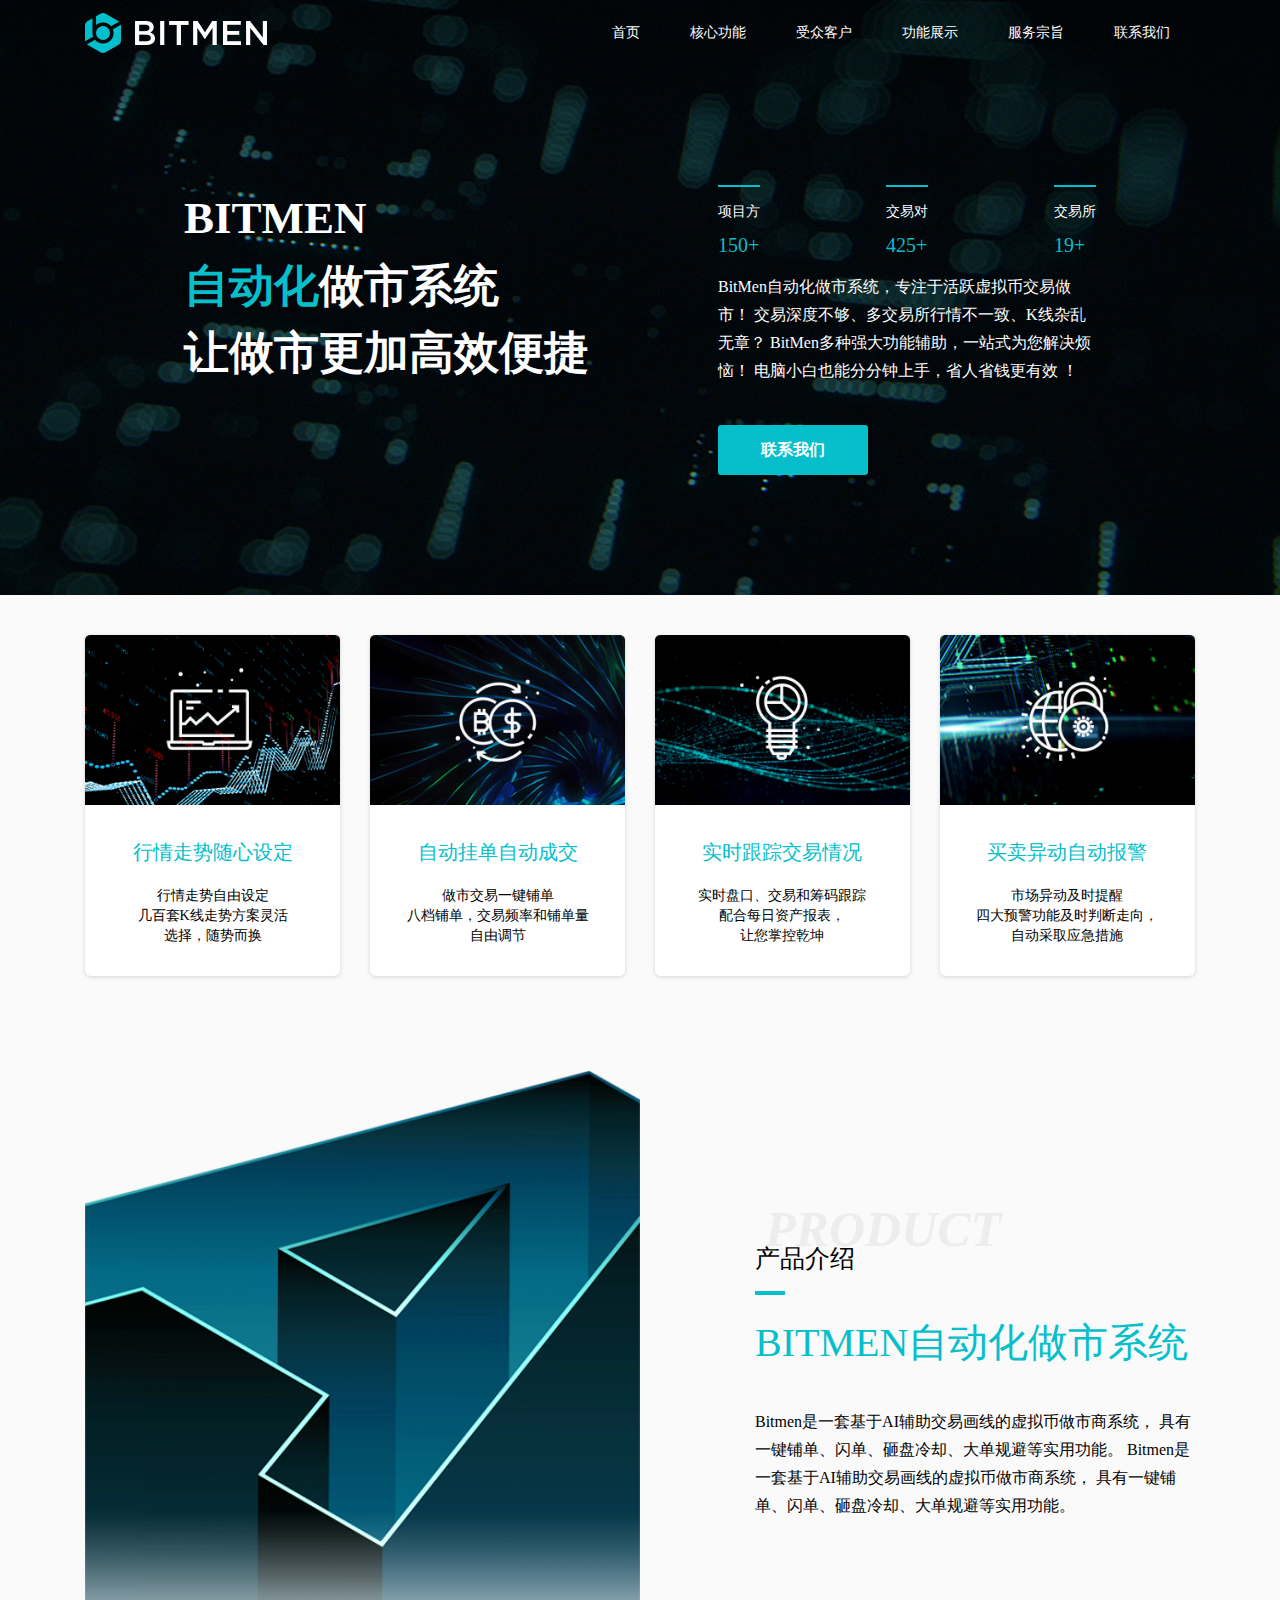
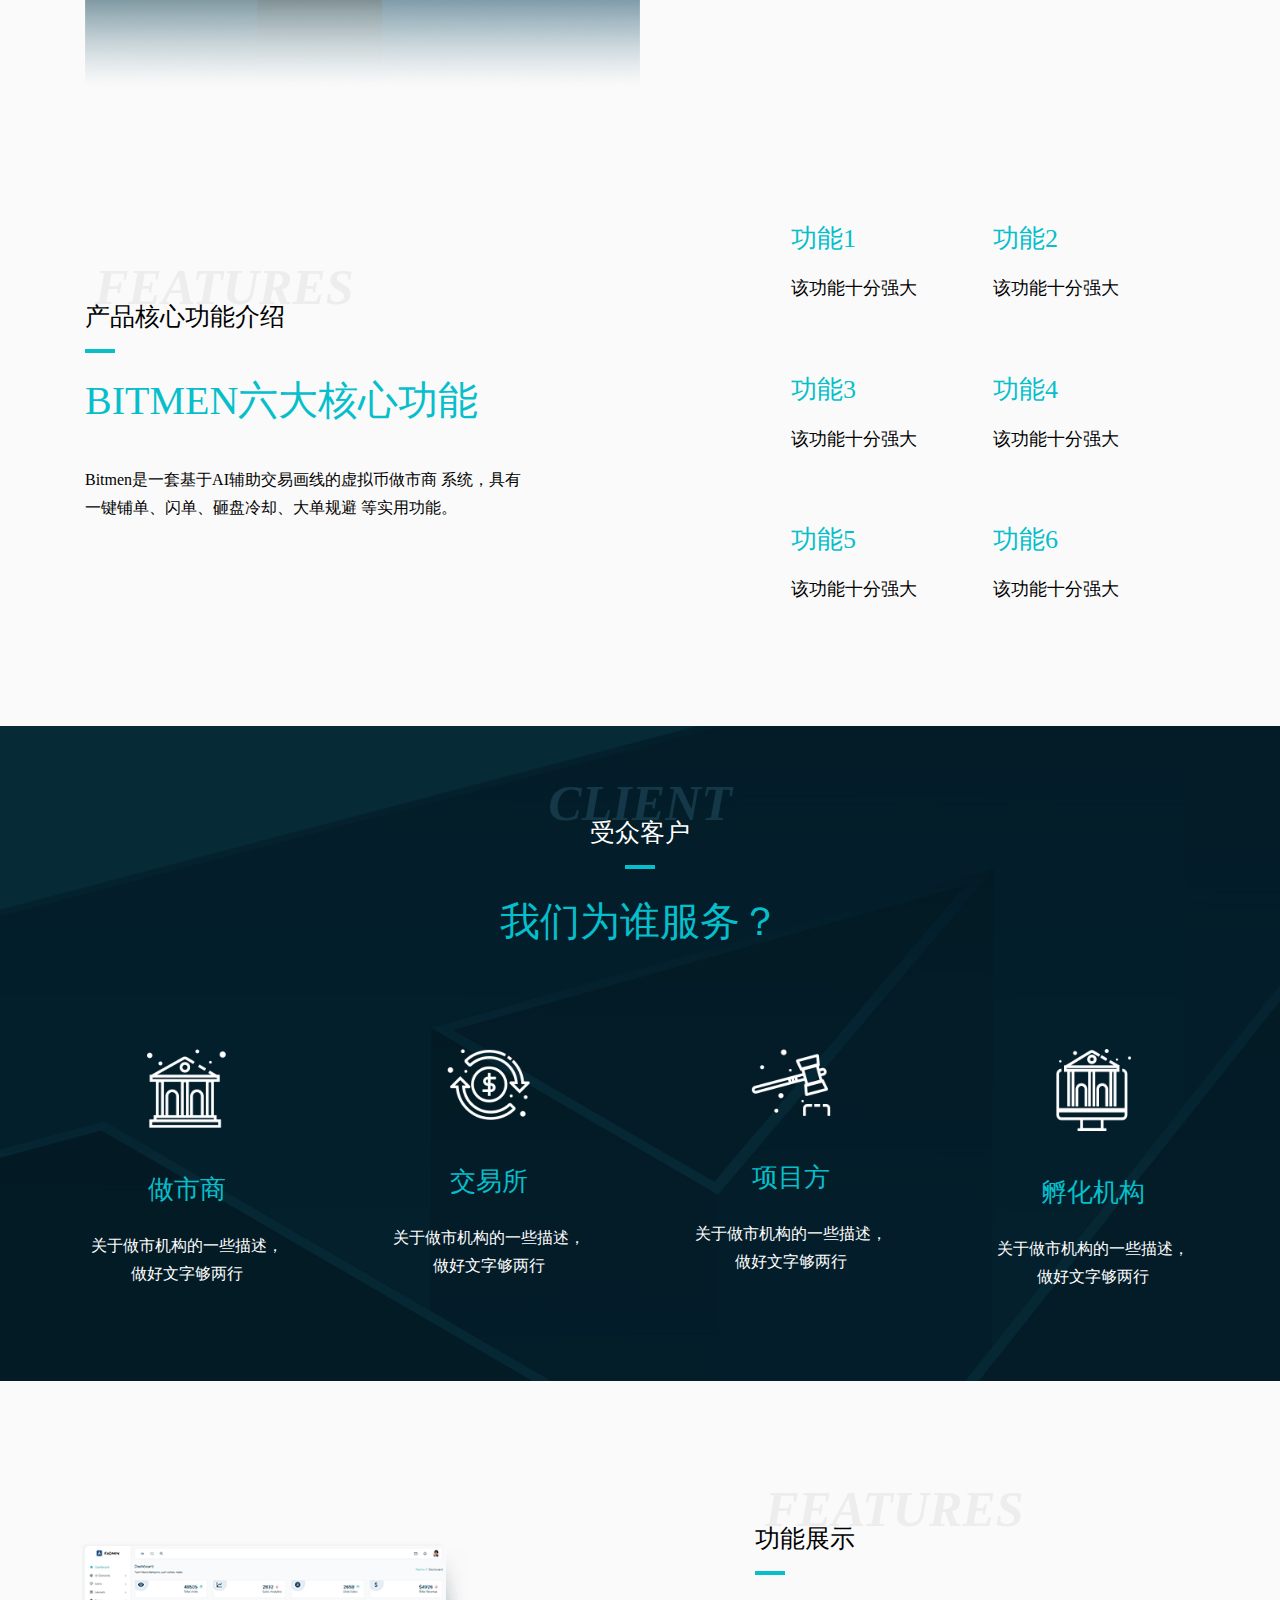
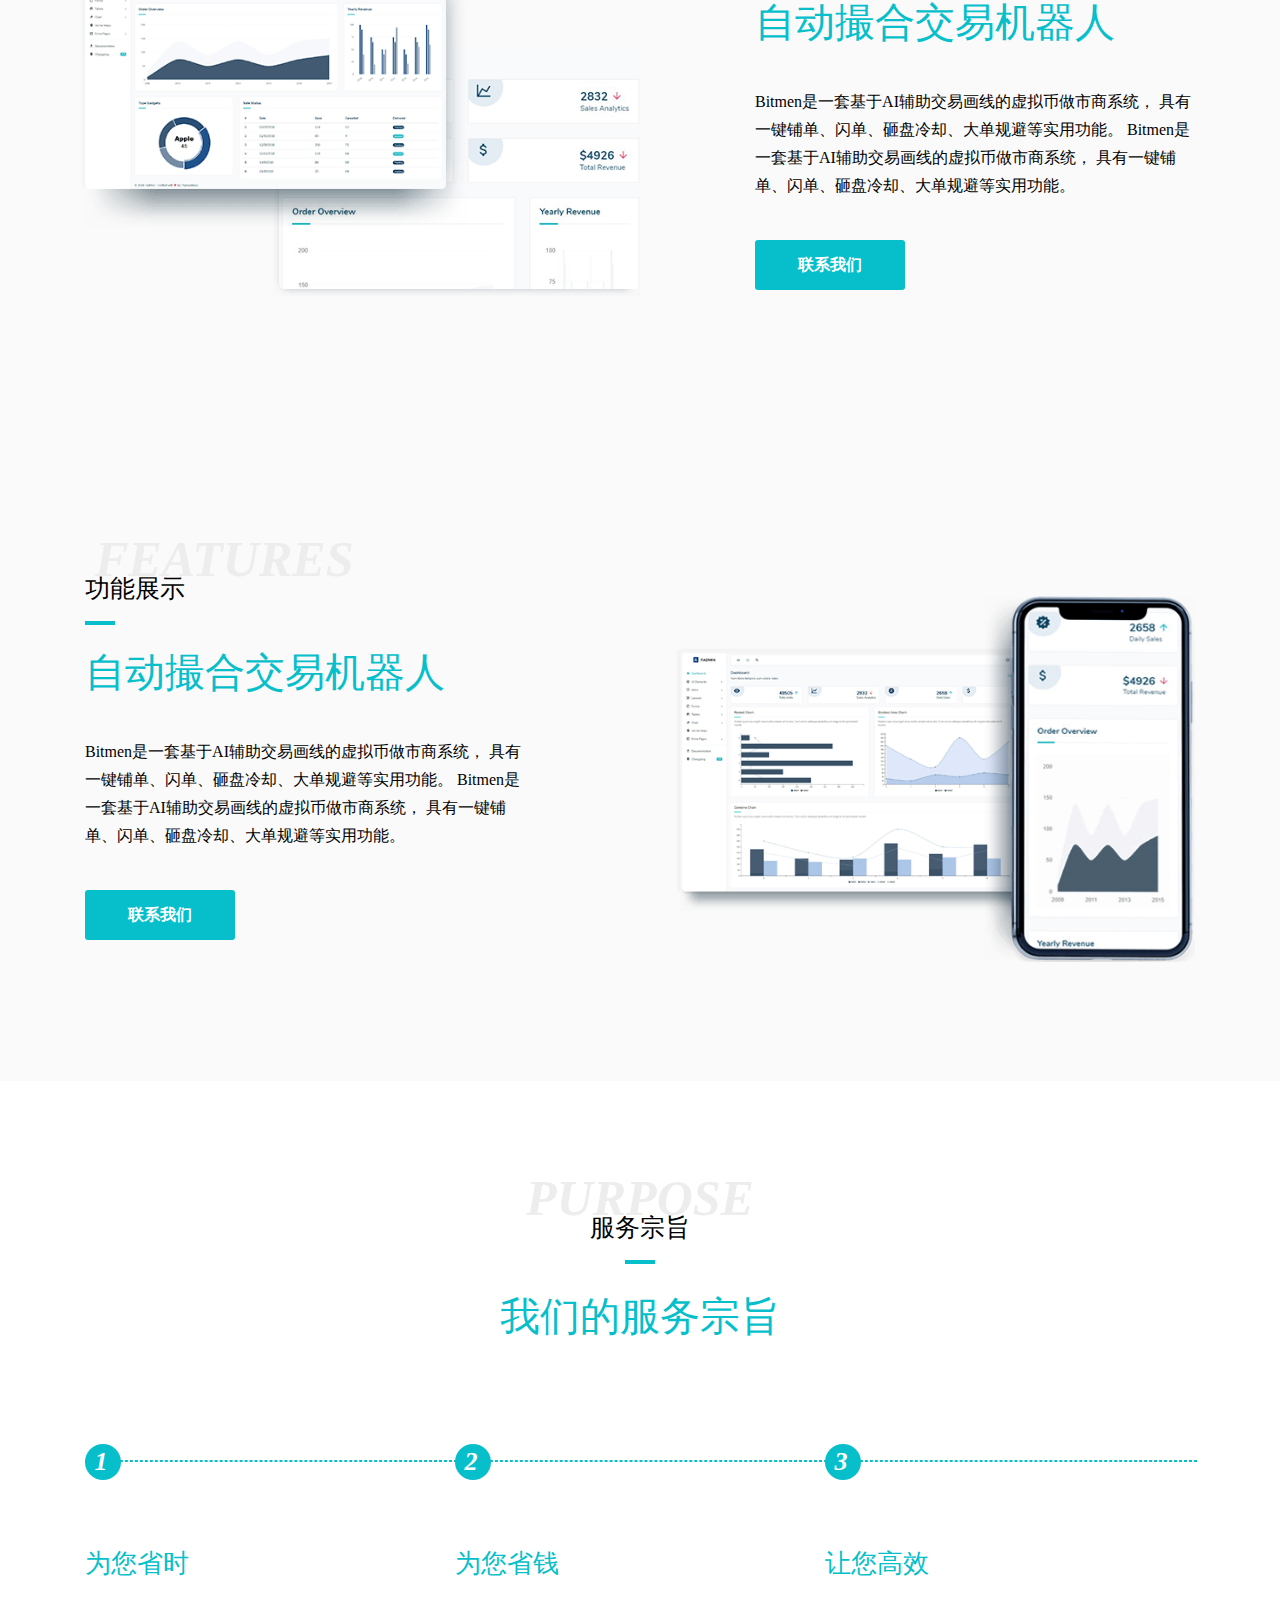
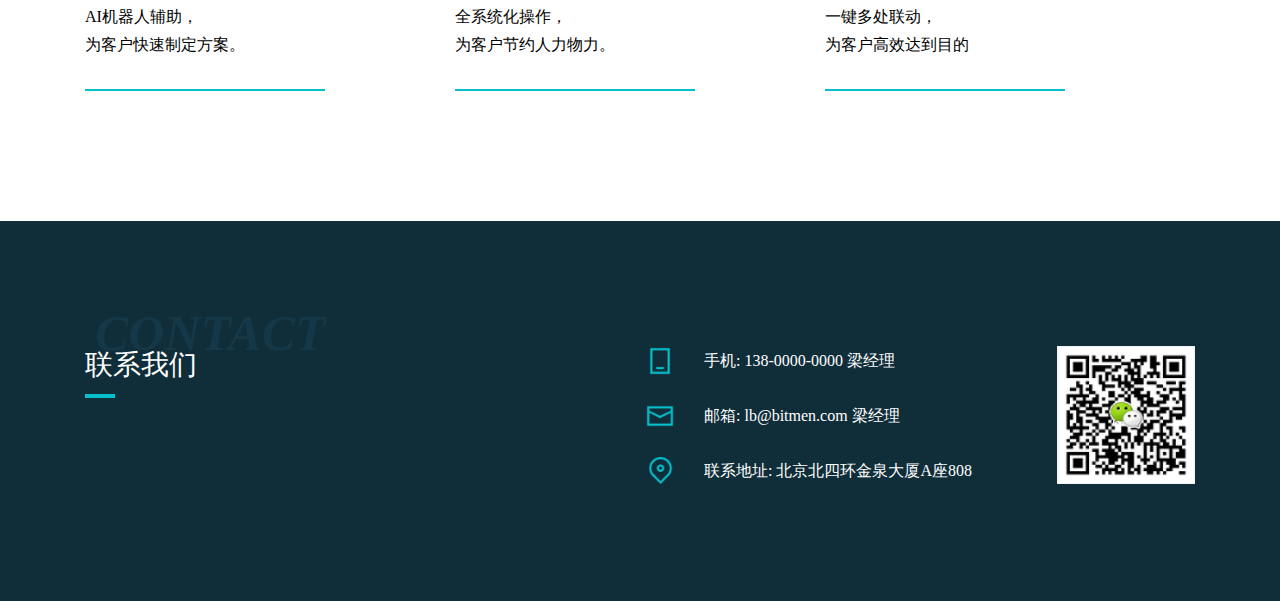
==== web/index.html @ 15266307 "BITMEN" ====
<!DOCTYPE html>
<html lang="en">
<head>
    <meta charset="UTF-8">
    <title>bitmen</title>
    <link rel="stylesheet" href="./css/base.css">
    <link rel="stylesheet" href="./css/index.css">
</head>
<body>


<section id="banner">
    <section id="header">
        <div class="container nav">
            <div class="menu-brand">
                <a href="#">
                    <img src="./images/logo.png" alt="">
                </a>
            </div>
            <div class="menu-cnt">
                <ul id="main-menu">
                    <li><a href="javascript:;" data-id="banner">首页</a></li>
                    <li><a href="javascript:;" data-id="product">核心功能</a></li>
                    <li><a href="javascript:;" data-id="client">受众客户</a></li>
                    <li><a href="javascript:;" data-id="show">功能展示</a></li>
                    <li><a href="javascript:;" data-id="purpose">服务宗旨</a></li>
                    <li><a href="javascript:;" data-id="footer">联系我们</a></li>
                </ul>
            </div>
        </div>
    </section>
    <div class="banner-container">
        <div class="banner-left">
            <p>
                BITMEN <br>
                <span>自动化</span>做市系统<br>
                让做市更加高效便捷
            </p>
        </div>
        <div class="banner-right">
            <div class="br-top">
                <div class="br-top-item">
                    <div class="line"></div>
                    <div class="bti-text">项目方</div>
                    <div class="bti-num">150+</div>
                </div>
                <div class="br-top-item">
                    <div class="line"></div>
                    <div class="bti-text">交易对</div>
                    <div class="bti-num">425+</div>
                </div>
                <div class="br-top-item">
                    <div class="line"></div>
                    <div class="bti-text">交易所</div>
                    <div class="bti-num">19+</div>
                </div>

            </div>
            <div class="br-center">
                <p>BitMen自动化做市系统，专注于活跃虚拟币交易做市！
                    交易深度不够、多交易所行情不一致、K线杂乱无章？
                    BitMen多种强大功能辅助，一站式为您解决烦恼！
                    电脑小白也能分分钟上手，省人省钱更有效 ！</p>
            </div>
            <div class="br-btm">
                <a href="javascript:;">联系我们</a>
            </div>

        </div>

    </div>

</section>

<section id="part1">
    <div class="part1-box container">
        <div class="part1-item">
            <div class="part1-item-top">
                <img src="./images/part1-icon4.png" alt="">
            </div>
            <div class="part1-item-btm">
                <div class="pib-title">
                    行情走势随心设定
                </div>
                <div class="pib-text">
                    行情走势自由设定 <br>
                    几百套K线走势方案灵活<br>
                    选择，随势而换<br>
                </div>
            </div>
        </div>
        <div class="part1-item">
            <div class="part1-item-top">
                <img src="./images/part1-icon3.png" alt="">
            </div>
            <div class="part1-item-btm">
                <div class="pib-title">
                    自动挂单自动成交
                </div>
                <div class="pib-text">
                    做市交易一键铺单 <br>
                    八档铺单，交易频率和铺单量<br>
                    自由调节<br>
                </div>
            </div>
        </div>
        <div class="part1-item">
            <div class="part1-item-top">
                <img src="./images/part1-icon2.png" alt="">
            </div>
            <div class="part1-item-btm">
                <div class="pib-title">
                    实时跟踪交易情况
                </div>
                <div class="pib-text">
                    实时盘口、交易和筹码跟踪<br>
                    配合每日资产报表，<br>
                    让您掌控乾坤<br>
                </div>
            </div>
        </div>
        <div class="part1-item">
            <div class="part1-item-top">
                <img src="./images/part1-icon1.png" alt="">
            </div>
            <div class="part1-item-btm">
                <div class="pib-title">
                    买卖异动自动报警
                </div>
                <div class="pib-text">
                    市场异动及时提醒<br>
                    四大预警功能及时判断走向，<br>
                    自动采取应急措施<br>
                </div>
            </div>
        </div>
    </div>
</section>
<!--产品介绍-->
<section id="product">
    <div class="container product-box">
        <div class="product-left">
            <img src="./images/product.png" alt="">
        </div>
        <div class="product-right">
            <div class="bit-left-title product-title">
                <h1>产品介绍</h1>
                <h2>BITMEN自动化做市系统</h2>
            </div>
            <div class="product-desc">
                Bitmen是一套基于AI辅助交易画线的虚拟币做市商系统，
                具有一键铺单、闪单、砸盘冷却、大单规避等实用功能。
                Bitmen是一套基于AI辅助交易画线的虚拟币做市商系统，
                具有一键铺单、闪单、砸盘冷却、大单规避等实用功能。
            </div>
        </div>
    </div>
</section>
<!--产品核心功能介绍-->
<section id="features">
    <div class="container product-box">
        <div class="product-right">
            <div class="bit-left-title features-title">
                <h1>产品核心功能介绍</h1>
                <h2>BITMEN六大核心功能</h2>
            </div>
            <div class="product-desc">
                Bitmen是一套基于AI辅助交易画线的虚拟币做市商
                系统，具有一键铺单、闪单、砸盘冷却、大单规避
                等实用功能。
            </div>
        </div>
        <div class="features-right">
            <div class="features-right-row">
                <div class="frr-item">
                    <h3>功能1</h3>
                    <p>该功能十分强大</p>
                </div>
                <div class="frr-item">
                    <h3>功能2</h3>
                    <p>该功能十分强大</p>
                </div>
            </div>
            <div class="features-right-row">
                <div class="frr-item">
                    <h3>功能3</h3>
                    <p>该功能十分强大</p>
                </div>
                <div class="frr-item">
                    <h3>功能4</h3>
                    <p>该功能十分强大</p>
                </div>
            </div>
            <div class="features-right-row">
                <div class="frr-item">
                    <h3>功能5</h3>
                    <p>该功能十分强大</p>
                </div>
                <div class="frr-item">
                    <h3>功能6</h3>
                    <p>该功能十分强大</p>
                </div>
            </div>
        </div>
    </div>
</section>
<!--受众客户-->
<section id="client">
    <div class="container">
        <div class="bit-title title-white client-title">
            <h1>受众客户</h1>
            <h2>我们为谁服务？</h2>
        </div>
        <div class="client-wrap">
            <div class="client-wrap-item">
                <div class="cwi-icon">
                    <img src="./images/client_icon1.png" alt="">
                </div>
                <div class="cwi-title">做市商</div>
                <div class="cwi-text">关于做市机构的一些描述，做好文字够两行</div>
            </div>
            <div class="client-wrap-item">
                <div class="cwi-icon">
                    <img src="./images/client_icon2.png" alt="">
                </div>
                <div class="cwi-title">交易所</div>
                <div class="cwi-text">关于做市机构的一些描述，做好文字够两行</div>
            </div>
            <div class="client-wrap-item">
                <div class="cwi-icon">
                    <img src="./images/client_icon3.png" alt="">
                </div>
                <div class="cwi-title">项目方</div>
                <div class="cwi-text">关于做市机构的一些描述，做好文字够两行</div>
            </div>
            <div class="client-wrap-item">
                <div class="cwi-icon">
                    <img src="./images/client_icon4.png" alt="">
                </div>
                <div class="cwi-title">孵化机构</div>
                <div class="cwi-text">关于做市机构的一些描述，做好文字够两行</div>
            </div>
        </div>
    </div>    
</section>
<!--功能展示-->
<section id="show" class="show">
    <div class="container product-box show-box">
        <div class="product-left showone">
            <div class="showone-box1">
                <img class="showone-active" src="./images/box-1-ui-1.png" alt="" style="width:361px;">
                <img class="showone-shadow" src="./images/box-3-shadow.png" alt="" style="width:381px;">
            </div>
            <div class="showone-box2">
                <img class="showone-box2-active" src="./images/box-1-ui-2.png" alt="" style="width:361px;">
                <img class="showone-box2-shadow" src="./images/box-3-shadow-2.png" alt="" style="width:367px;">
            </div>
        </div>
        <div class="product-right">
            <div class="bit-left-title features-title">
                <h1>功能展示</h1>
                <h2>自动撮合交易机器人</h2>
            </div>
            <div class="product-desc">
                Bitmen是一套基于AI辅助交易画线的虚拟币做市商系统，
                具有一键铺单、闪单、砸盘冷却、大单规避等实用功能。
                Bitmen是一套基于AI辅助交易画线的虚拟币做市商系统，
                具有一键铺单、闪单、砸盘冷却、大单规避等实用功能。
            </div>
            <div class="show-btn">
                <a href="javascript:;">联系我们</a>
            </div>
        </div>
    </div>
</section>
<section class="show">
    <div class="container product-box show-box">
        <div class="product-right">
            <div class="bit-left-title features-title">
                <h1>功能展示</h1>
                <h2>自动撮合交易机器人</h2>
            </div>
            <div class="product-desc">
                Bitmen是一套基于AI辅助交易画线的虚拟币做市商系统，
                具有一键铺单、闪单、砸盘冷却、大单规避等实用功能。
                Bitmen是一套基于AI辅助交易画线的虚拟币做市商系统，
                具有一键铺单、闪单、砸盘冷却、大单规避等实用功能。
            </div>
            <div class="show-btn">
                <a href="javascript:;">联系我们</a>
            </div>
        </div>
        <div class="product-left showtwo">
            <div class="showtwo-box1">
                <img class="showtwo-active" src="./images/box-2-ui-1-1.png" alt="" style="width:361px;">
                <img class="showtwo-shadow" src="./images/box-3-shadow-2.png" alt="" style="width:381px;">
            </div>
            <div class="showtwo-box2">
                <img class="showtwo-box2-active" src="./images/phone.png" alt="" style="width:206px;">
                <img class="showtwo-box2-shadow" src="./images/box-2-shadow.png" alt="" style="width:211px;">
            </div>
        </div>
    </div>
</section>
<!--服务宗旨-->
<section id="purpose">
    <div class="bit-title purpose-title">
        <h1>服务宗旨</h1>
        <h2>我们的服务宗旨</h2>
    </div>
    <div class="container">
        <div class="purpose-steps">
            <div class="step-item">
                <span>1</span>
                <div class="content">
                    <h3>为您省时</h3>
                    <div class="step-text">
                        <p>
                            AI机器人辅助，<br>
                            为客户快速制定方案。
                        </p>
                    </div>
                </div>
            </div>
            <div class="step-item">
                <span>2</span>
                <div class="content">
                    <h3>为您省钱</h3>
                    <div class="step-text">
                        <p>
                            全系统化操作，<br>
                            为客户节约人力物力。
                        </p>
                    </div>
                </div>
            </div>
            <div class="step-item">
                <span>3</span>
                <div class="content">
                    <h3>让您高效</h3>
                    <div class="step-text">
                        <p>
                            一键多处联动，<br>
                            为客户高效达到目的
                        </p>
                    </div>
                </div>
            </div>
        </div>
    </div>
</section>
<!--footer-->
<section id="footer">
    <div class="container">
        <div class="footer-box">
            <div class="footer-left">
                <!--<img src="./images/home_contact.png" alt="">-->
                <h3>联系我们</h3>
            </div>
            <div class="footer-right">
                <div class="f-r-left">
                    <div class="f-r-left-item">
                        <img src="./images/home_phone_icon.png" alt="" class="footer-icon">
                        <p>手机: 138-0000-0000 梁经理</p>
                    </div>
                    <div class="f-r-left-item">
                        <img src="./images/home_emai_icon.png" alt="" class="footer-icon">
                        <p>邮箱: lb@bitmen.com 梁经理</p>
                    </div>
                    <div class="f-r-left-item">
                        <img src="./images/home_address_icon.png" alt="" class="footer-icon">
                        <p>联系地址: 北京北四环金泉大厦A座808</p>
                    </div>
                </div>
                <div class="f-r-right">
                    <img src="./images/home_wechat_img.png" alt="">
                </div>
            </div>
        </div>
    </div>
</section>
<script src="js/jquery-2.2.4.min.js"></script>
<script>
    $(function(){
        window.addEventListener('scroll', function(){
            let t = $('body, html').scrollTop();   // 目前监听的是整个body的滚动条距离
            if(t>50){
                $('#header').addClass('header-active')
            }else{
                $('#header').removeClass('header-active')
            }
        })
        $("#main-menu li a").on("click",function(){
            $("#main-menu li a").removeClass('active');
            $(this).addClass('active');
            var navIndex = $(this).attr("data-id");
            console.log(navIndex);
            $("html, body").animate({
                scrollTop: $('#'+navIndex).offset().top - 63}, {duration: 1000,easing: "swing"
            });//scrollTop:指定相关模块回到指定位置（该位置要去掉菜单导航栏高度）。

        });


    })
</script>
</body>
</html>
---- web/css/base.css ----
@charset "utf-8";
/* CSS Document */
@charset "utf-8";
/*!
 * @名称：base.css
 * @功能：1、重设浏览器默认样式
 *       2、设置通用原子类
 */
/* 防止用户自定义背景颜色对网页的影响，添加让用户可以自定义字体 */
html {
    background:white;
    color:black;
}
/* 内外边距通常让各个浏览器样式的表现位置不同 */
body,div,dl,dt,dd,ul,ol,li,h1,h2,h3,h4,h5,h6,pre,code,form,fieldset,legend,input,textarea,p,blockquote,th,td,hr,button,article,aside,details,figcaption,figure,footer,header,hgroup,menu,nav,section {
    margin:0;
    padding:0;
}
/* 要注意表单元素并不继承父级 font 的问题 */
body,button,input,select,textarea {
    font:12px "Microsoft YaHei";
    color:#000;
}
input,select,textarea {
    font-size:100%;
}
/* 去掉 table cell 的边距并让其边重合 */
table {
    border-collapse:collapse;
    border-spacing:0;
}
/* ie bug：th 不继承 text-align */
th {
    text-align:inherit;
}
/* 去除默认边框 */
fieldset,img {
    border:none;
}
/* ie6 7 8(q) bug 显示为行内表现 */
iframe {
    display:block;
}
/* 去掉 firefox 下此元素的边框 */
abbr,acronym {
    border:none;
    font-variant:normal;
}
/* 一致的 del 样式 */
del {
    text-decoration:line-through;
}
address,caption,cite,code,dfn,em,th,var {
    font-style:normal;
    font-weight:500;
}
/* 去掉列表前的标识，li 会继承 */
ol,ul {
    list-style:none;
}
/* 对齐是排版最重要的因素，别让什么都居中 */
caption,th {
    text-align:left;
}
/* 来自yahoo，让标题都自定义，适应多个系统应用 */
h1,h2,h3,h4,h5,h6 {
    font-size:100%;
    font-weight:500;
}
q:before,q:after {
    content:'';
}
/* 统一上标和下标 */
sub,sup {
    font-size:75%;
    line-height:0;
    position:relative;
    vertical-align:baseline;
}
sup {
    top:-0.5em;
}
sub {
    bottom:-0.25em;
}
/* 让链接在 hover 状态下显示下划线 */
a:hover {
    text-decoration:underline;
}
/* 默认不显示下划线，保持页面简洁 */
ins,a {
    text-decoration:none;
}
/* 去除 ie6 & ie7 焦点点状线 */
a:focus,*:focus {
    outline:none;
}
/* 清除浮动 */
.clearfix:before,.clearfix:after {
    content:"";
    display:table;
}
.clearfix:after {
    clear:both;
    overflow:hidden;
}
.clearfix {
    zoom:1; /* for ie6 & ie7 */
}
.clear {
    clear:both;
    display:block;
    font-size:0;
    height:0;
    line-height:0;
    overflow:hidden;
}
/* 设置显示和隐藏，通常用来与 js 配合 */
.hide {
    display:none;
}
.block {
    display:block;
}
/* 设置浮动，减少浮动带来的 bug */
.fl,.fr {
    display:inline;
}
.fl {
    float:left;
}
.fr {
    float:right;
}
---- web/css/index.css ----
.container{
    width:1110px;
    margin:0 auto;
}
/*footer BEGIN*/
#footer{
    background: #102e3a;
}
#footer .container{
    padding-top: 125px;
    padding-bottom: 115px;
}
.footer-box{
    display: flex;
    flex-direction: row;
    justify-content: space-between;
}
.footer-right{
    display: flex;
    flex-direction: row;
    justify-content: space-between;
}
.footer-left{
    position:relative;
}
.footer-left:before{
    content: "CONTACT";
    position: absolute;
    top: -42px;
    left: 10px;
    font-style: italic;
    font-size: 50px;
    color: #143847;
    font-weight: 900;
}
.footer-left h3{
    font-size:28px;
    color:#fff;
    position:relative;
    z-index:10;
}
.footer-left h3:after{
    content: '';
    position:absolute;
    width: 30px;
    height: 4px;
    background-color: #06bfcb;
    top:50px;
    left:0;
    transform: translateY(-50%);
    transition: all .5s;
}
.footer-left img{
    position:absolute;
    top:-55px;
    left:17px;
    z-index:1;
}
.footer-left h3:hover:after {
    transform: translateY(-50%) translateX(5px);
}
.f-r-left-item{
    line-height:30px;
    display: flex;
    align-items: center;
}
.f-r-left-item .footer-icon{
    margin-right:30px;
    transition: all .5s;
    width:28px;
}
.f-r-left-item:hover .footer-icon{
    transform: translateX(10px);
}
.f-r-left-item p{
   font-size:16px;
    color:#fff;
}
.f-r-right{
    margin-left:85px;
}
.f-r-right img{
    width:138px;
    height:138px;
}
.f-r-left{
    display: flex;
    flex-direction: column;
    justify-content: space-between;
    height: 100%;
}
.footer-right{
    height:140px;
}
/*footer END*/
/*purpose BEGIN*/
#purpose{
    background: #fff;
    padding:130px 0;
}
.bit-title{
    position:relative;
    text-align: center;
    margin-bottom:100px;
}
.bit-title img{
    position: absolute;
    top: -50px;
    z-index: 1;
    left: 50%;
    margin-left: -202px;
}
.bit-title h1{
    font-size:25px;
    color:#000;
    position:relative;
}
.bit-title.title-white h1{
    color:#fff;
}
.bit-title h2{
    font-size:40px;
    color:#06bfcb;
    margin-top:45px;
}
.bit-title h1:after{
    content: '';
    position:absolute;
    width: 30px;
    height: 4px;
    background-color: #06bfcb;
    bottom:-20px;
    left:50%;
    margin-left:-15px;
}
.purpose-steps{
    display: flex;
    flex-direction: row;
}
.purpose-steps .step-item{
    width:33.33%;
    position:relative;
}
.step-item > span {
    position: absolute;
    width: 36px;
    height: 36px;
    background-color: #06bfcb;
    line-height: 36px;
    border-radius: 50%;
    text-align: center;
    font-size: 26px;
    font-weight: 600;
    font-style: italic;
    color:#fff;
    letter-spacing: 4px;
}
.step-item:before {
    content: "";
    position: absolute;
    width: 100%;
    top: 16px;
    border:1px dashed  #06bfcb;
}
.step-item > .content {
    position: relative;
    padding-top: 102px;
}
.step-item > .content > h3 {
    margin-bottom: 22px;
    font-size: 26px;
    color:#06bfcb;
}
.step-item .step-text{
    font-size:16px;
    line-height:28px;
    color:#000;
    padding-bottom:30px;
    margin-right:130px;
    border-bottom:2px solid #06bfcb;
}
/*purpose END*/
/*part1 BEGIN*/
#part1{
    padding:40px 0 90px;
    background-color: #fafafa;
}
.part1-box{
    display: flex;
    flex-direction: row;
    justify-content: space-between;
}
.part1-item{
    width: 23%;
    background-color: #ffffff;
    border-radius: 6px;
    box-shadow: 0 1px 4px rgba(0, 0, 0, 0.15);
    transition: all .5s;
}
.part1-item-btm{
    padding:30px 0;
    text-align: center;
}
.part1-item-btm .pib-title{
    font-size:20px;
    color:#06bfcb;
    margin-bottom:20px;
}
.part1-item-btm .pib-text{
    font-size:14px;
    color:#000;
    line-height:20px;
}
.part1-item-top{
    width:100%;
}
.part1-item-top img{
    width:100%;
}
.part1-item:hover{
    box-shadow: 0 15px 15px rgba(0, 0, 0, 0.15);
    transform: translateY(-5px);
}
/*part1 END*/
/*product BEGIN*/

.bit-title.title-left h1:after{
    left:0;
    margin-left:0;
}
.bit-left-title{
    position:relative;
    text-align: left;
}
.product-title:before{
    content: "PRODUCT";
    position: absolute;
    top: -42px;
    left: 10px;
    font-style: italic;
    font-size: 50px;
    color: #ededed;
    font-weight: 900;
}
.features-title:before{
    content: "FEATURES";
    position: absolute;
    top: -42px;
    left: 10px;
    font-style: italic;
    font-size: 50px;
    color: #ededed;
    font-weight: 900;
}
.client-title:before{
    content: "CLIENT";
    position: absolute;
    top: -42px;
    left: 50%;
    font-style: italic;
    font-size: 50px;
    color: #143847;
    font-weight: 900;
    transform: translateX(-50%);
}
.purpose-title:before{
    content: "PURPOSE";
    position: absolute;
    top: -42px;
    left: 50%;
    font-style: italic;
    font-size: 50px;
    color: #ededed;
    font-weight: 900;
    transform: translateX(-50%);
}
.bit-left-title img{
    position: absolute;
    top: -50px;
    z-index: 1;
    left:17px;
}
.bit-left-title h1{
    font-size:25px;
    color:#000;
    position:relative;
}
.bit-left-title h2{
    font-size:40px;
    color:#06bfcb;
    margin-top:40px;
}
.bit-left-title h1:after{
    content: '';
    position:absolute;
    width: 30px;
    height: 4px;
    background-color: #06bfcb;
    bottom:-20px;
    left:0
}
#product,#features{
    padding:90px 0;
    background-color: #fafafa;
}
.product-box{
    display: flex;
    flex-direction: row;
    justify-content: space-between;
   height:450px;
    align-items: center;
    align-self: center;
}
.product-desc{
    width:440px;
    font-size:16px;
    line-height:28px;
    margin-top:38px;
}
.product-left{
    width:50%;
}
.product-left img{
    width:100%;
}
.features-right{
    padding-left:90px;
    height:380px;
    display: flex;
    flex-direction: column;
    justify-content: space-between;
    width:404px;
}
.frr-item h3{
    font-size:26px;
    color:#06bfcb;
}
.frr-item p{
    font-size:18px;
    margin-top:20px;
}
.features-right-row{
    display: flex;
    flex-direction: row;
}
.frr-item{
    width:50%;
}

/*product END*/
/*client  BEGIN*/
#client{
    padding:90px 0;
    background: url("../images/client-bg.png");
    background-size: cover;
    background-position: center center;
}
.client-wrap{
    display: flex;
    flex-direction: row;
    justify-content: space-between;
}
.client-wrap-item{
    display: flex;
    flex-direction: column;
    align-items: center;
    width:203px;
    text-align: center;
}
.cwi-title{
    font-size:26px;
    margin:40px 0 25px;
    color:#06bfcb;
}
.cwi-text{
    font-size:16px;
    color:#fff;
    line-height:28px;
    text-overflow:ellipsis;
    display: -webkit-box;
    -webkit-box-orient: vertical;
    -webkit-box-pack: center;
    -webkit-box-align: center;
    -webkit-line-clamp:2;
    overflow: hidden;
}
.cwi-icon img{
    width:80%;
}
/*client  END*/
/*show BEGIN*/
.show{
    background-color: #fafafa;
    padding:100px 0;
}
.show-btn a{
    color: #fff;
    border-radius: 3px;
    display: block;
    text-decoration: none;
    cursor: pointer;
    text-align: center;
    transition: all .5s;
    background-color: #06bfcb;
    width: 150px;
    height: 50px;
    font-size: 16px;
    line-height: 50px;
    font-weight: 600;
    margin-top: 40px;
}
.show-btn a:hover{
    background-color: rgb(0, 71, 103);
    box-shadow: 0 12px 24px -10px rgba(21, 59, 93, 0.46);
    transform: scale(.95);
}
.showone,.showtwo{
    position:relative;
    height:100%;
    top:65px;
}
.showone-active{
     position:absolute;
     z-index:100;
    top:0;
    left:0;
    box-shadow: -3px -2px 2px rgba(7, 31, 41, 0.03);
    border-radius: 4px;
    /*transform: matrix3d(1, 0, 0, 0, 0, 1, 0, 0, 0, 0, 1, 0, 0, 0, 0, 1);*/
    /*transform-origin: 50% 50% 0px;*/
    animation: box1 3s linear infinite;
 }
.showone-shadow{
    position:absolute;
    z-index:60;
    top:0;
    left:0;
}
.showone-box2-active{
    position:absolute;
    z-index:40;
    top:100px;
    right:0;
    border-radius: 4px;
    animation: box2 2s linear infinite;
}
.showone-box2-shadow{
    position:absolute;
    z-index:30;
    top:100px;
    right:0;
}
.showtwo-active{
    position:absolute;
    z-index:50;
    top:55px;
    left:40px;
    box-shadow: -3px -2px 2px rgba(7, 31, 41, 0.03);
    border-radius: 4px;
    /*transform: matrix3d(1, 0, 0, 0, 0, 1, 0, 0, 0, 0, 1, 0, 0, 0, 0, 1);*/
    /*transform-origin: 50% 50% 0px;*/
    animation: box1 3s linear infinite;
}
.showtwo-shadow{
    position:absolute;
    z-index:40;
    top:55px;
    left:40px;
}
.showtwo-box2-active{
    position:absolute;
    z-index:100;
    top:0px;
    right:0;
    border-radius: 4px;
    animation: box2 2s linear infinite;
}
.showtwo-box2-shadow{
    position:absolute;
    z-index:90;
    top:0px;
    right:0;
}
@keyframes box1 {
    0%{
        transform: translateX(0);
    }
    50%{
        transform: translateX(-15px);
    }
    100%{
        transform: translateX(0);
    }
}

@keyframes box2 {
    from {

        transform: rotate(0deg) translate(4px,4px) rotate(0deg);

    }

    to {

        transform: rotate(360deg) translate(4px,4px) rotate(-360deg);

    }
}
/*show END*/
#header{
    transition: all 0.5s;
}
#header.header-active{
    background-color: rgb(0, 71, 103);
    position: fixed;
    top: 0;
    left: 0;
    width: 100%;
    z-index: 200;
}
.nav{
    display: flex;
    flex-direction: row;
    justify-content: space-between;
    align-items: center;

}
.menu-brand > a {
    height: 100%;
}
.menu-brand img {
    max-height: 100%;
    display: block;
}
.menu-cnt{
    display: flex;
    justify-content: flex-end;
}
#main-menu{
    float: left;
    list-style: none;
    padding: 0;
    margin: 0;
    display: flex;
    margin-left: 30px;
}
.menu-cnt > ul > li a{
    height: 65px;
    line-height: 65px;
    padding: 0 25px;
    transition: all .3s;
    font-size: 14px;
    color: #fff;
    text-decoration: none;
}
.menu-cnt > ul > li a:hover,.menu-cnt > ul > li a.active{
    color:#06bfcb;
}
#banner{
    background: url("../images/banner-bg.png");
    background-size: cover;
    background-position: center center;
}
.banner-container{
    width:912px;
    margin:0 auto;
    display: flex;
    flex-direction: row;
    justify-content: space-between;
    padding: 120px 0;
}
.banner-left p{
    font-size:45px;
    font-weight:600;
    line-height:1.5;
    color:#fff;
}
.banner-left p span{
    color:#06bfcb;
}
.br-btm a{
    color: #fff;
    border-radius: 3px;
    display: block;
    text-decoration: none;
    cursor: pointer;
    text-align: center;
    transition: all .5s;
    background-color: #06bfcb;
    width: 150px;
    height: 50px;
    font-size: 16px;
    line-height: 50px;
    font-weight: 600;
    margin-top:40px;
}
.br-btm a:hover {
    box-shadow: 0 12px 24px -10px rgba(21, 59, 93, 0.46);
    transform: scale(.95);
}
.br-center p{
    font-size:16px;
    line-height:28px;
    color:#fff;
    margin-top:10px;
}
.br-top{
    display: flex;
    flex-direction: row;
    justify-content: space-between;
}
.br-top-item .line{
    width: 42px;
    height: 2px;
    background-color: #06bfcb;
}
.br-top-item .bti-text{
    font-size:14px;
    line-height:30px;
    color:#fff;
    margin-top:10px;
}
.br-top-item .bti-num{
    font-size:20px;
    line-height:36px;
    color:#06bfcb;
}
.banner-left{
    width:50%;
}
.banner-right{
    width:378px;
}
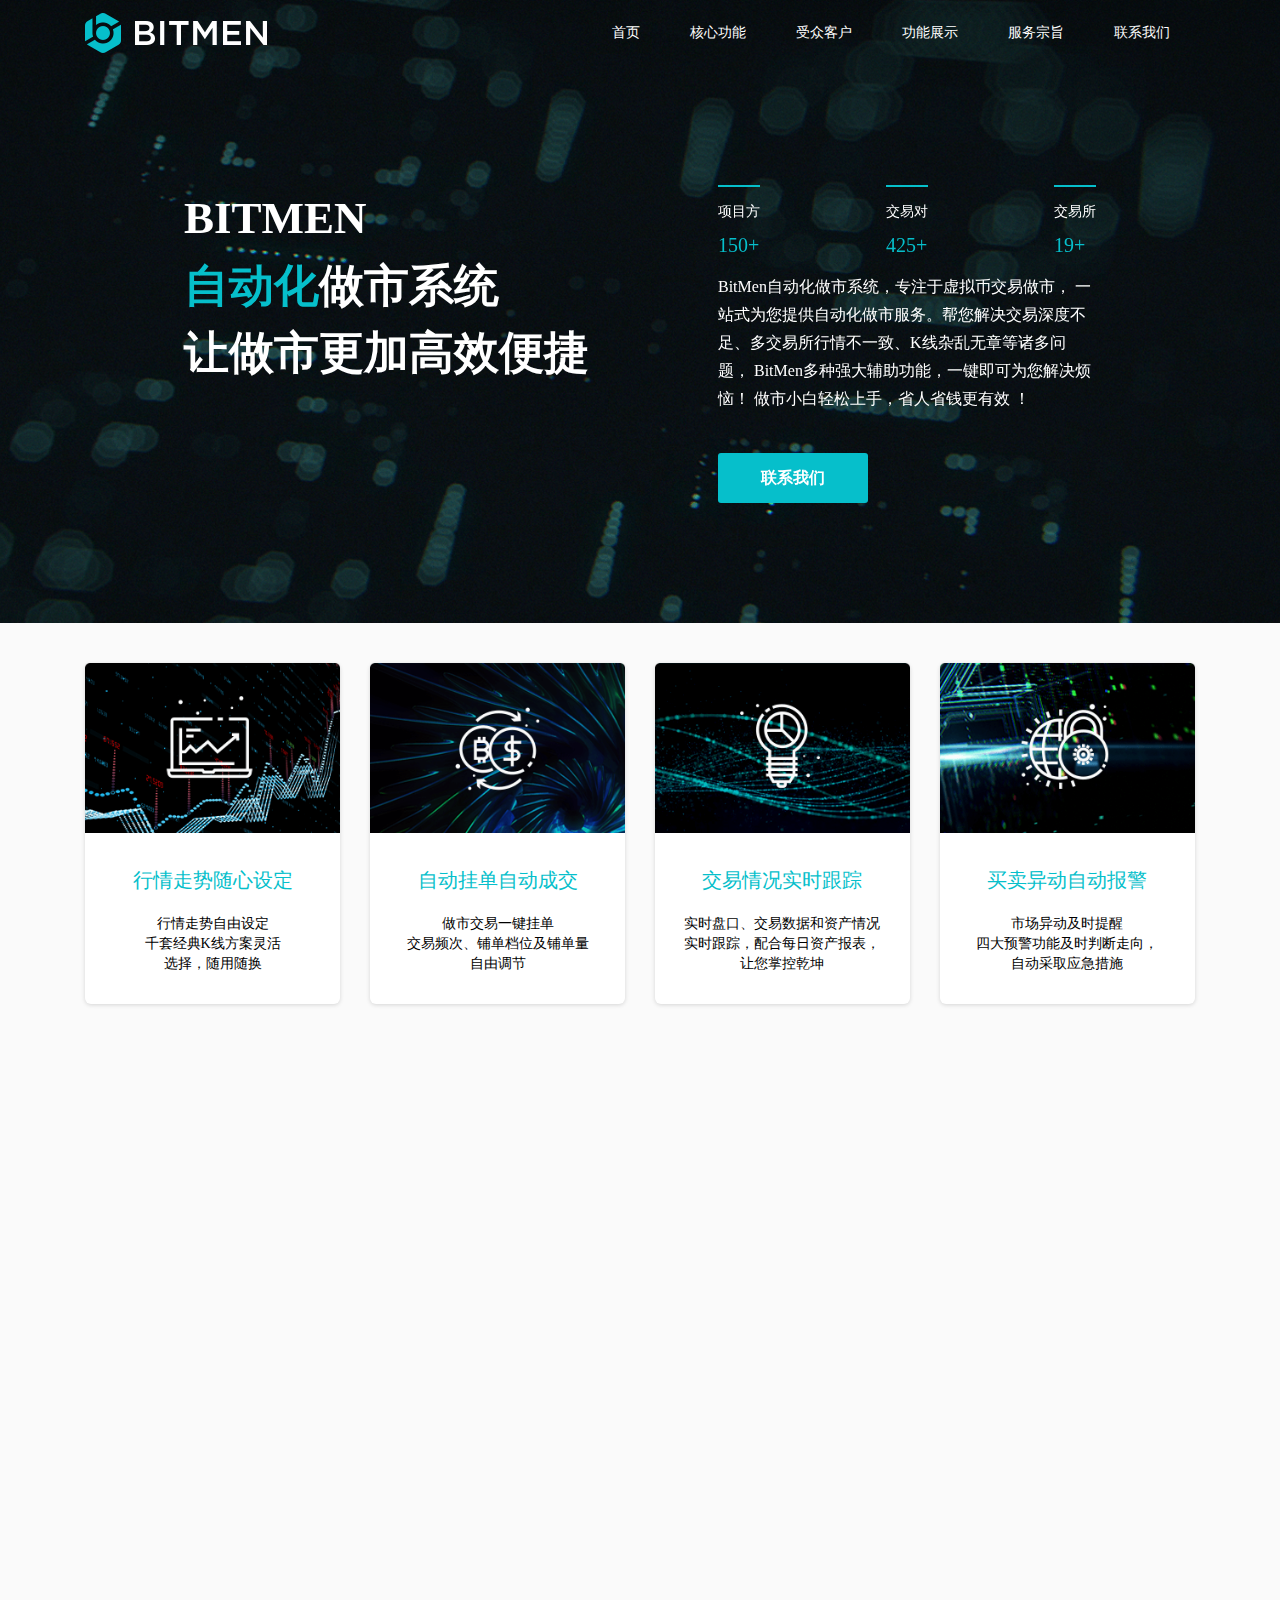
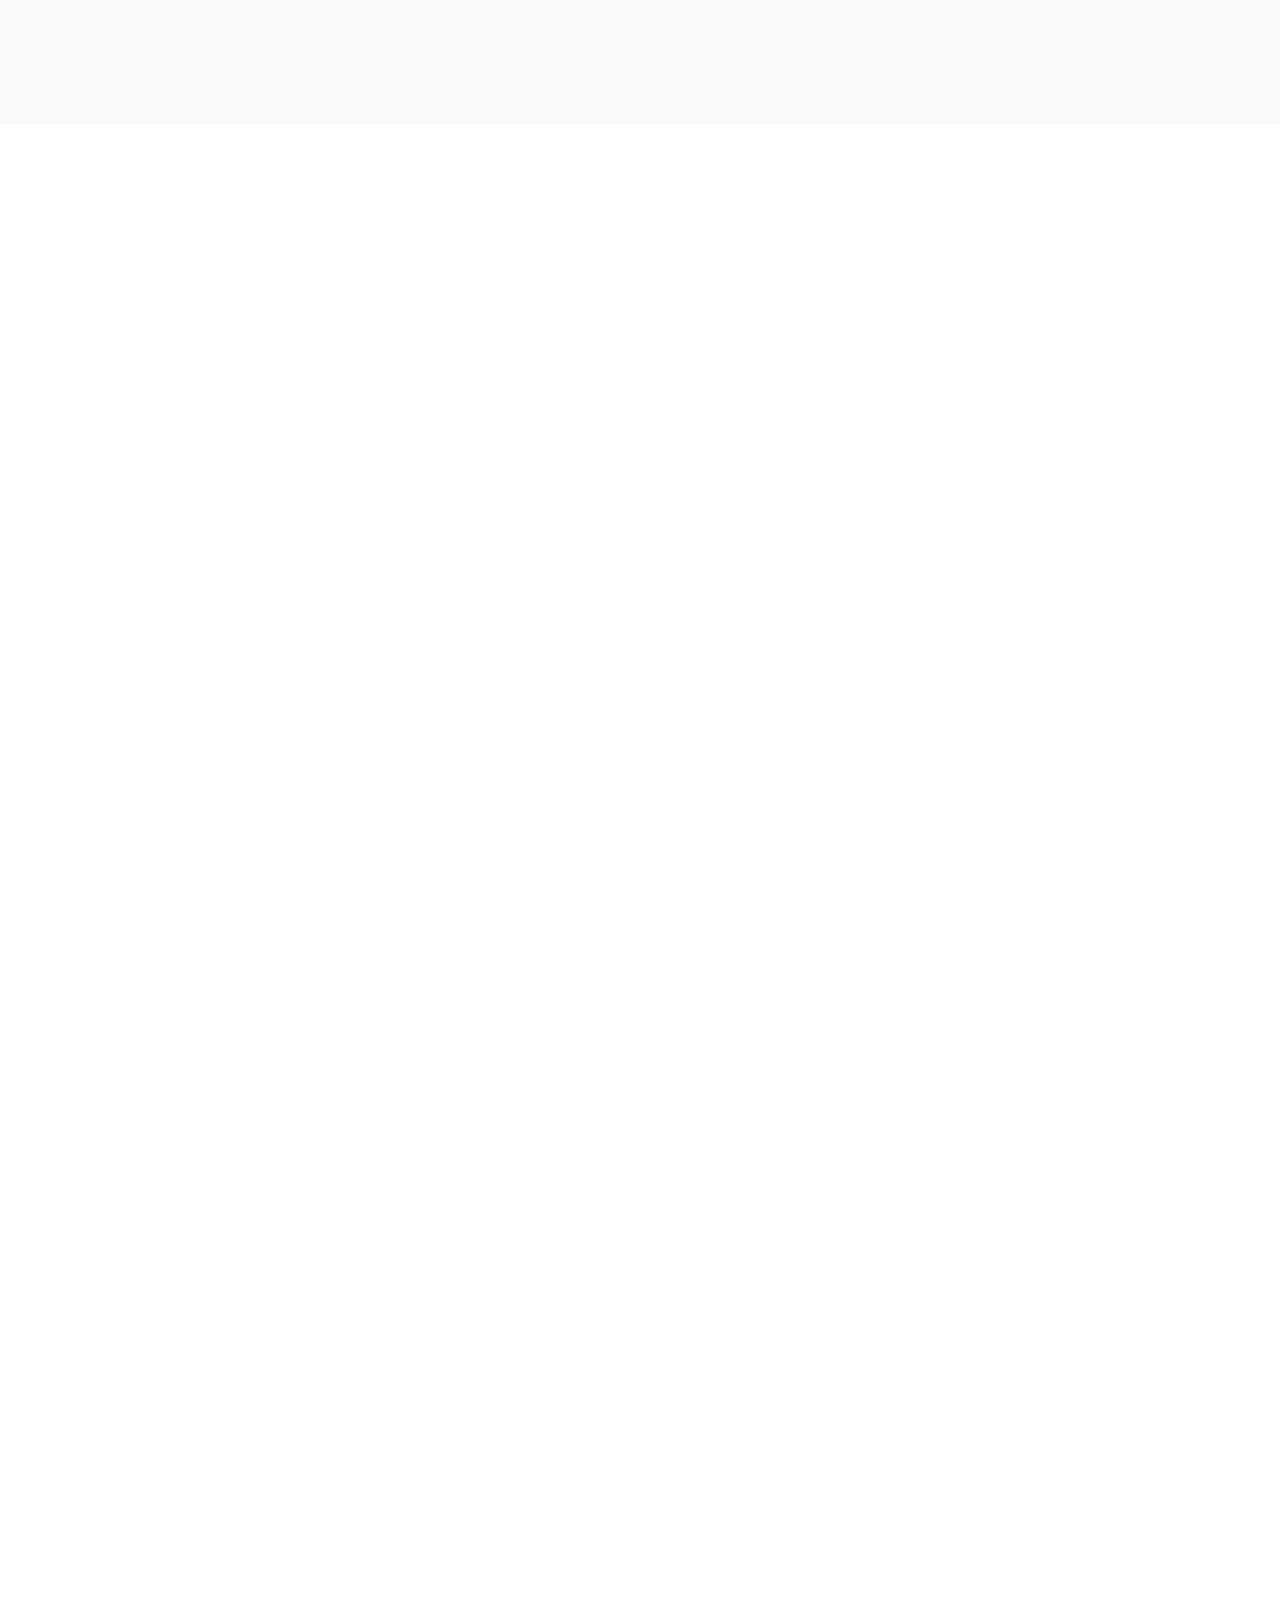
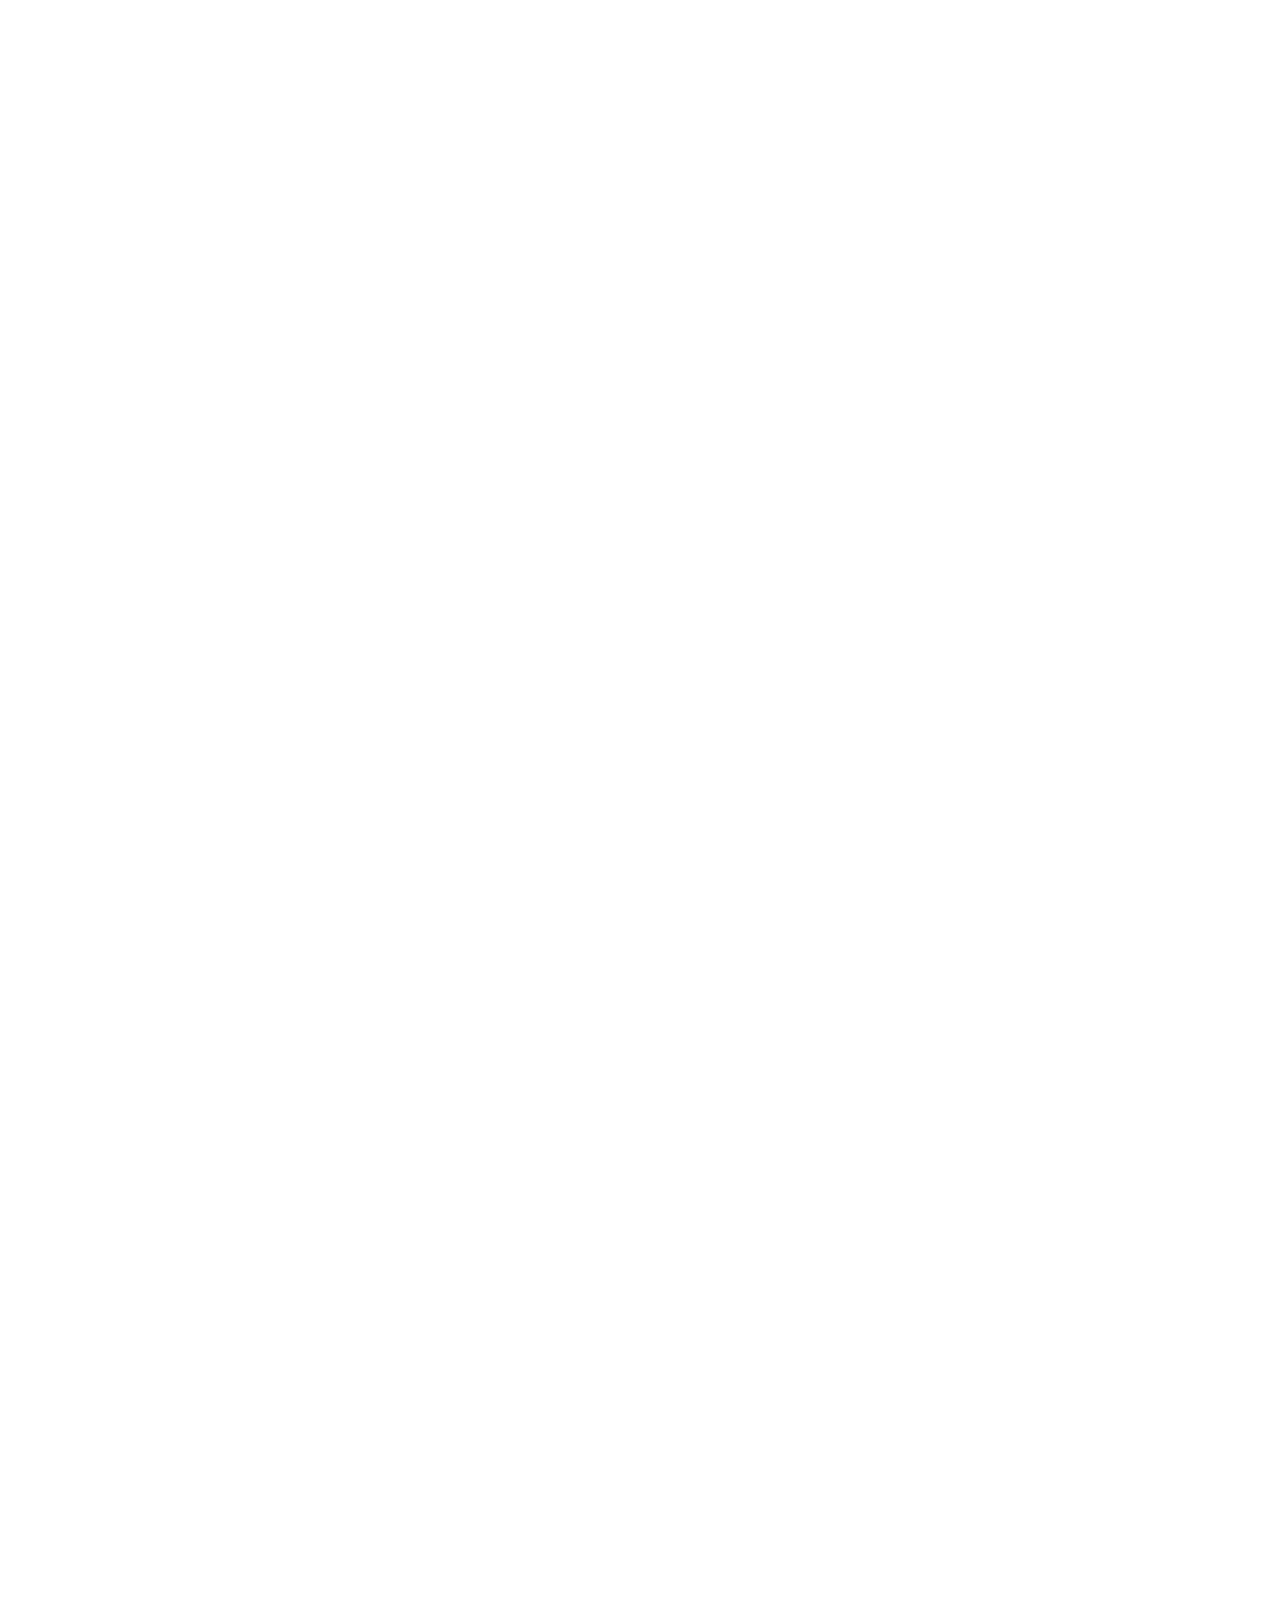
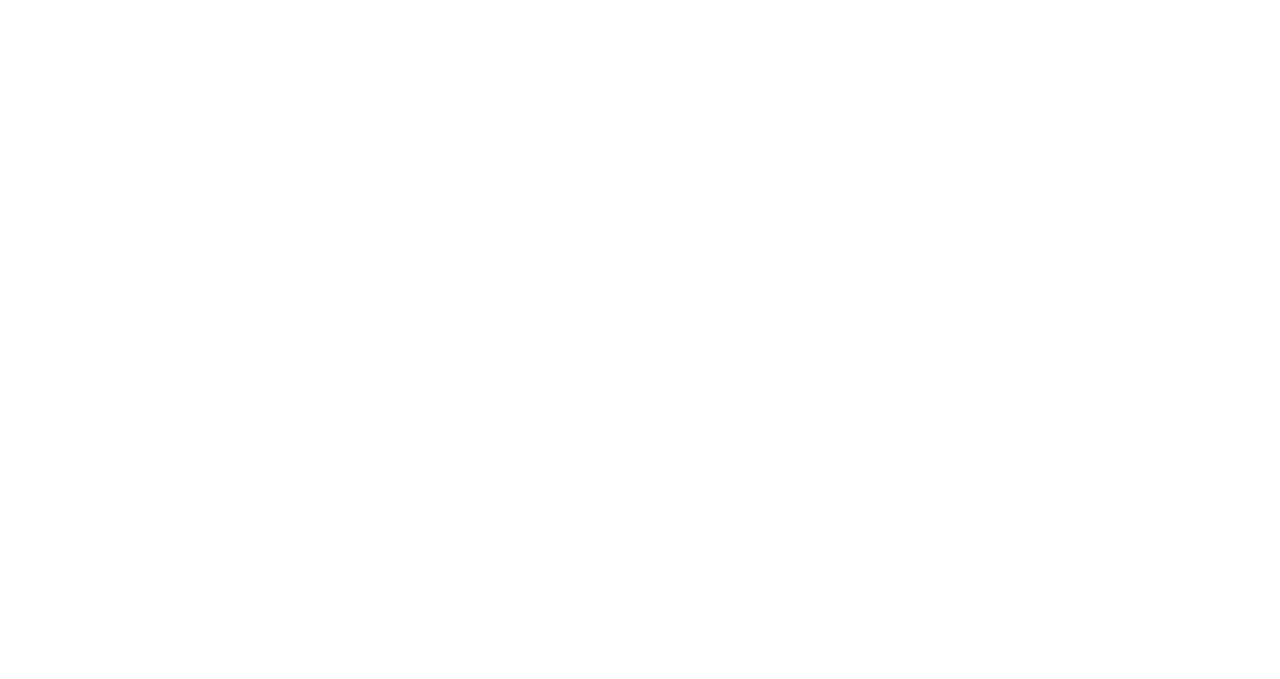
==== commit 82a0d63f: "更新PC端" ====
--- a/web/index.html
+++ b/web/index.html
@@ -3,12 +3,16 @@
 <head>
     <meta charset="UTF-8">
     <title>bitmen</title>
+    <meta name="renderer" content="webkit">
+    <meta http-equiv="X-UA-Compatible" content="IE=edge,chrome=1">
+    <meta name="viewport" content="width=device-width, initial-scale=1, maximum-scale=1">
+    <meta name="apple-mobile-web-app-status-bar-style" content="black">
+    <meta name="apple-mobile-web-app-capable" content="yes">
+    <meta name="format-detection" content="telephone=no">
     <link rel="stylesheet" href="./css/base.css">
     <link rel="stylesheet" href="./css/index.css">
 </head>
 <body>
-
-
 <section id="banner">
     <section id="header">
         <div class="container nav">
@@ -20,7 +24,7 @@
             <div class="menu-cnt">
                 <ul id="main-menu">
                     <li><a href="javascript:;" data-id="banner">首页</a></li>
-                    <li><a href="javascript:;" data-id="product">核心功能</a></li>
+                    <li><a href="javascript:;" data-id="features">核心功能</a></li>
                     <li><a href="javascript:;" data-id="client">受众客户</a></li>
                     <li><a href="javascript:;" data-id="show">功能展示</a></li>
                     <li><a href="javascript:;" data-id="purpose">服务宗旨</a></li>
@@ -30,14 +34,14 @@
         </div>
     </section>
     <div class="banner-container">
-        <div class="banner-left">
+        <div class="banner-left" data-scroll-reveal="enter right and move 50px over 1.33s">
             <p>
                 BITMEN <br>
                 <span>自动化</span>做市系统<br>
                 让做市更加高效便捷
             </p>
         </div>
-        <div class="banner-right">
+        <div class="banner-right" data-scroll-reveal="enter right and move 50px over 1.33s">
             <div class="br-top">
                 <div class="br-top-item">
                     <div class="line"></div>
@@ -57,24 +61,20 @@
 
             </div>
             <div class="br-center">
-                <p>BitMen自动化做市系统，专注于活跃虚拟币交易做市！
-                    交易深度不够、多交易所行情不一致、K线杂乱无章？
-                    BitMen多种强大功能辅助，一站式为您解决烦恼！
-                    电脑小白也能分分钟上手，省人省钱更有效 ！</p>
+                <p>BitMen自动化做市系统，专注于虚拟币交易做市， 一站式为您提供自动化做市服务。帮您解决交易深度不足、多交易所行情不一致、K线杂乱无章等诸多问题， BitMen多种强大辅助功能，一键即可为您解决烦恼！ 做市小白轻松上手，省人省钱更有效 ！</p>
             </div>
             <div class="br-btm">
-                <a href="javascript:;">联系我们</a>
-            </div>
-
-        </div>
-
-    </div>
-
-</section>
-
-<section id="part1">
+                <a href="javascript:;" id="linkUs">联系我们</a>
+            </div>
+
+        </div>
+
+    </div>
+
+</section>
+<section id="part1" data-scroll-reveal="enter bottom and move 50px over 1.33s">
     <div class="part1-box container">
-        <div class="part1-item">
+        <div class="part1-item" >
             <div class="part1-item-top">
                 <img src="./images/part1-icon4.png" alt="">
             </div>
@@ -84,12 +84,12 @@
                 </div>
                 <div class="pib-text">
                     行情走势自由设定 <br>
-                    几百套K线走势方案灵活<br>
-                    选择，随势而换<br>
-                </div>
-            </div>
-        </div>
-        <div class="part1-item">
+                    千套经典K线方案灵活<br>
+                    选择，随用随换<br>
+                </div>
+            </div>
+        </div>
+        <div class="part1-item" >
             <div class="part1-item-top">
                 <img src="./images/part1-icon3.png" alt="">
             </div>
@@ -98,28 +98,28 @@
                     自动挂单自动成交
                 </div>
                 <div class="pib-text">
-                    做市交易一键铺单 <br>
-                    八档铺单，交易频率和铺单量<br>
+                    做市交易一键挂单 <br>
+                    交易频次、铺单档位及铺单量<br>
                     自由调节<br>
                 </div>
             </div>
         </div>
-        <div class="part1-item">
+        <div class="part1-item" >
             <div class="part1-item-top">
                 <img src="./images/part1-icon2.png" alt="">
             </div>
             <div class="part1-item-btm">
                 <div class="pib-title">
-                    实时跟踪交易情况
+                    交易情况实时跟踪
                 </div>
                 <div class="pib-text">
-                    实时盘口、交易和筹码跟踪<br>
-                    配合每日资产报表，<br>
+                    实时盘口、交易数据和资产情况<br>
+                    实时跟踪，配合每日资产报表，<br>
                     让您掌控乾坤<br>
                 </div>
             </div>
         </div>
-        <div class="part1-item">
+        <div class="part1-item" >
             <div class="part1-item-top">
                 <img src="./images/part1-icon1.png" alt="">
             </div>
@@ -139,25 +139,22 @@
 <!--产品介绍-->
 <section id="product">
     <div class="container product-box">
-        <div class="product-left">
+        <div class="product-left" data-scroll-reveal="enter left and move 50px over 1.33s">
             <img src="./images/product.png" alt="">
         </div>
-        <div class="product-right">
+        <div class="product-right" data-scroll-reveal="enter bottom and move 50px over 1.33s">
             <div class="bit-left-title product-title">
                 <h1>产品介绍</h1>
                 <h2>BITMEN自动化做市系统</h2>
             </div>
             <div class="product-desc">
-                Bitmen是一套基于AI辅助交易画线的虚拟币做市商系统，
-                具有一键铺单、闪单、砸盘冷却、大单规避等实用功能。
-                Bitmen是一套基于AI辅助交易画线的虚拟币做市商系统，
-                具有一键铺单、闪单、砸盘冷却、大单规避等实用功能。
+                BITMEN是一套基于AI辅助，交易自动划线的数字货币做市系统，具有自动化交易、一键挂单、盘口规避等实用功能。
             </div>
         </div>
     </div>
 </section>
 <!--产品核心功能介绍-->
-<section id="features">
+<section id="features" data-scroll-reveal="enter bottom and move 50px over 1.33s">
     <div class="container product-box">
         <div class="product-right">
             <div class="bit-left-title features-title">
@@ -165,47 +162,45 @@
                 <h2>BITMEN六大核心功能</h2>
             </div>
             <div class="product-desc">
-                Bitmen是一套基于AI辅助交易画线的虚拟币做市商
-                系统，具有一键铺单、闪单、砸盘冷却、大单规避
-                等实用功能。
+                BITMEN是一套基于AI辅助，交易自动划线的数字货币做市系统，具有自动化交易、一键挂单、盘口规避等实用功能。
             </div>
         </div>
         <div class="features-right">
             <div class="features-right-row">
                 <div class="frr-item">
-                    <h3>功能1</h3>
-                    <p>该功能十分强大</p>
-                </div>
-                <div class="frr-item">
-                    <h3>功能2</h3>
-                    <p>该功能十分强大</p>
+                    <h3>行情预设</h3>
+                    <p>数百套经典K线方案，模拟各种走势，并可随时切换，方便快捷</p>
+                </div>
+                <div class="frr-item">
+                    <h3>人工画线</h3>
+                    <p>满足专业需求，通过人工画线，走出需要的独立行情</p>
                 </div>
             </div>
             <div class="features-right-row">
                 <div class="frr-item">
-                    <h3>功能3</h3>
-                    <p>该功能十分强大</p>
-                </div>
-                <div class="frr-item">
-                    <h3>功能4</h3>
-                    <p>该功能十分强大</p>
+                    <h3>走势跟随</h3>
+                    <p>锚定目标币对，进行价格或走势的跟随，使用方便且安全可靠</p>
+                </div>
+                <div class="frr-item">
+                    <h3>辅助功能</h3>
+                    <p>内置自动闪单、大单规避、防套利等模式，灵活应对盘口走向</p>
                 </div>
             </div>
             <div class="features-right-row">
                 <div class="frr-item">
-                    <h3>功能5</h3>
-                    <p>该功能十分强大</p>
-                </div>
-                <div class="frr-item">
-                    <h3>功能6</h3>
-                    <p>该功能十分强大</p>
+                    <h3>实时预警</h3>
+                    <p>市场异动及时提醒，四大预警功能及时判断走向，自动采取应急措施</p>
+                </div>
+                <div class="frr-item">
+                    <h3>资产监控</h3>
+                    <p>实时盘口、交易及资产状况跟踪，配合每日资产报表，让您掌控乾坤</p>
                 </div>
             </div>
         </div>
     </div>
 </section>
 <!--受众客户-->
-<section id="client">
+<section id="client" data-scroll-reveal="enter bottom and move 50px over 1.33s">
     <div class="container">
         <div class="bit-title title-white client-title">
             <h1>受众客户</h1>
@@ -217,34 +212,34 @@
                     <img src="./images/client_icon1.png" alt="">
                 </div>
                 <div class="cwi-title">做市商</div>
-                <div class="cwi-text">关于做市机构的一些描述，做好文字够两行</div>
+                <div class="cwi-text">协助您更好的为您的项目方服务</div>
             </div>
             <div class="client-wrap-item">
                 <div class="cwi-icon">
                     <img src="./images/client_icon2.png" alt="">
                 </div>
                 <div class="cwi-title">交易所</div>
-                <div class="cwi-text">关于做市机构的一些描述，做好文字够两行</div>
+                <div class="cwi-text">支持API接入，上币及做市服务一体化</div>
             </div>
             <div class="client-wrap-item">
                 <div class="cwi-icon">
                     <img src="./images/client_icon3.png" alt="">
                 </div>
                 <div class="cwi-title">项目方</div>
-                <div class="cwi-text">关于做市机构的一些描述，做好文字够两行</div>
+                <div class="cwi-text">自动化做市，降低项目做市成本</div>
             </div>
             <div class="client-wrap-item">
                 <div class="cwi-icon">
                     <img src="./images/client_icon4.png" alt="">
                 </div>
                 <div class="cwi-title">孵化机构</div>
-                <div class="cwi-text">关于做市机构的一些描述，做好文字够两行</div>
+                <div class="cwi-text">提高您的服务品质，彰显服务质量</div>
             </div>
         </div>
     </div>    
 </section>
 <!--功能展示-->
-<section id="show" class="show">
+<section id="show" class="show" data-scroll-reveal="enter bottom and move 50px over 1.33s">
     <div class="container product-box show-box">
         <div class="product-left showone">
             <div class="showone-box1">
@@ -259,13 +254,10 @@
         <div class="product-right">
             <div class="bit-left-title features-title">
                 <h1>功能展示</h1>
-                <h2>自动撮合交易机器人</h2>
+                <h2>自动交易机器人</h2>
             </div>
             <div class="product-desc">
-                Bitmen是一套基于AI辅助交易画线的虚拟币做市商系统，
-                具有一键铺单、闪单、砸盘冷却、大单规避等实用功能。
-                Bitmen是一套基于AI辅助交易画线的虚拟币做市商系统，
-                具有一键铺单、闪单、砸盘冷却、大单规避等实用功能。
+                基于K线方案，实现7*24不间断做市，让市场具有良好的流动性，优良的盘口活跃度和买卖深度，并利用规避、预警、防套利等多种逻辑降低做市成本。
             </div>
             <div class="show-btn">
                 <a href="javascript:;">联系我们</a>
@@ -273,18 +265,15 @@
         </div>
     </div>
 </section>
-<section class="show">
+<section class="show" data-scroll-reveal="enter bottom and move 50px over 1.33s">
     <div class="container product-box show-box">
         <div class="product-right">
             <div class="bit-left-title features-title">
                 <h1>功能展示</h1>
-                <h2>自动撮合交易机器人</h2>
+                <h2>自动跟随机器人</h2>
             </div>
             <div class="product-desc">
-                Bitmen是一套基于AI辅助交易画线的虚拟币做市商系统，
-                具有一键铺单、闪单、砸盘冷却、大单规避等实用功能。
-                Bitmen是一套基于AI辅助交易画线的虚拟币做市商系统，
-                具有一键铺单、闪单、砸盘冷却、大单规避等实用功能。
+                提供流动性，复制各大交易所或目标币对的买卖深度和K线走势，为用户构建真实的交易环境，并利用智能机器人的策略降低做市成本。
             </div>
             <div class="show-btn">
                 <a href="javascript:;">联系我们</a>
@@ -303,7 +292,7 @@
     </div>
 </section>
 <!--服务宗旨-->
-<section id="purpose">
+<section id="purpose" data-scroll-reveal="enter bottom and move 50px over 1.33s">
     <div class="bit-title purpose-title">
         <h1>服务宗旨</h1>
         <h2>我们的服务宗旨</h2>
@@ -350,7 +339,7 @@
     </div>
 </section>
 <!--footer-->
-<section id="footer">
+<section id="footer" data-scroll-reveal="enter bottom and move 50px over 1.33s">
     <div class="container">
         <div class="footer-box">
             <div class="footer-left">
@@ -380,7 +369,9 @@
     </div>
 </section>
 <script src="js/jquery-2.2.4.min.js"></script>
+<script src="js/scrollReveal.js"></script>
 <script>
+    window.scrollReveal = new scrollReveal();
     $(function(){
         window.addEventListener('scroll', function(){
             let t = $('body, html').scrollTop();   // 目前监听的是整个body的滚动条距离
@@ -397,9 +388,13 @@
             console.log(navIndex);
             $("html, body").animate({
                 scrollTop: $('#'+navIndex).offset().top - 63}, {duration: 1000,easing: "swing"
-            });//scrollTop:指定相关模块回到指定位置（该位置要去掉菜单导航栏高度）。
-
+            });
         });
+        $("#linkUs").on("click",function(){
+            $("html, body").animate({
+                scrollTop: $('#footer').offset().top - 63}, {duration: 1000,easing: "swing"
+            });
+        })
 
 
     })
--- a/web/css/index.css
+++ b/web/css/index.css
@@ -324,27 +324,29 @@
     width:100%;
 }
 .features-right{
-    padding-left:90px;
     height:380px;
     display: flex;
     flex-direction: column;
     justify-content: space-between;
-    width:404px;
+    width:460px;
 }
 .frr-item h3{
-    font-size:26px;
+    font-size:20px;
     color:#06bfcb;
 }
 .frr-item p{
-    font-size:18px;
-    margin-top:20px;
+    font-size:16px;
+    line-height:28px;
+    margin-top:15px;
 }
 .features-right-row{
     display: flex;
     flex-direction: row;
+    margin-bottom: 20px;
+    justify-content: space-between;
 }
 .frr-item{
-    width:50%;
+    width:45%;
 }
 
 /*product END*/
@@ -384,8 +386,12 @@
     -webkit-line-clamp:2;
     overflow: hidden;
 }
+.client-wrap-item:hover .cwi-icon img{
+    transform: scale(1.2);
+}
 .cwi-icon img{
     width:80%;
+    transition: all 0.5s;
 }
 /*client  END*/
 /*show BEGIN*/
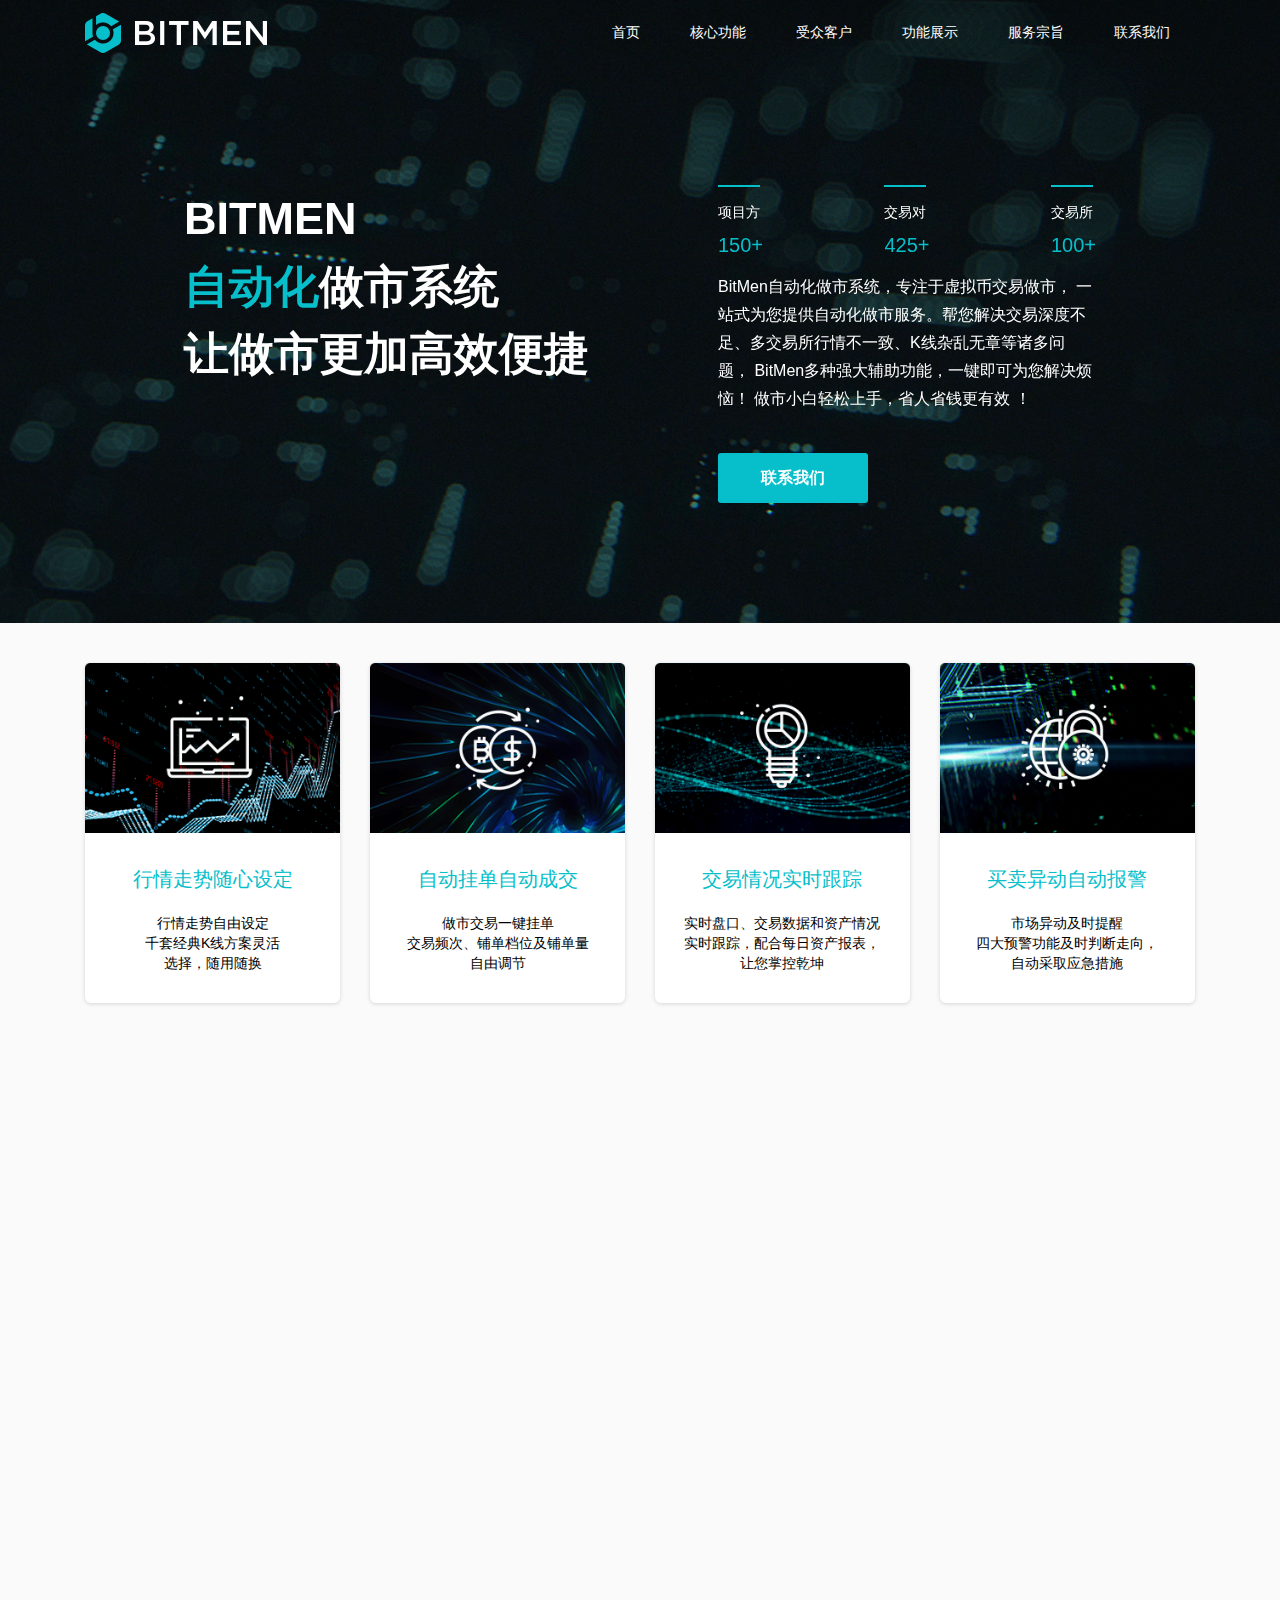
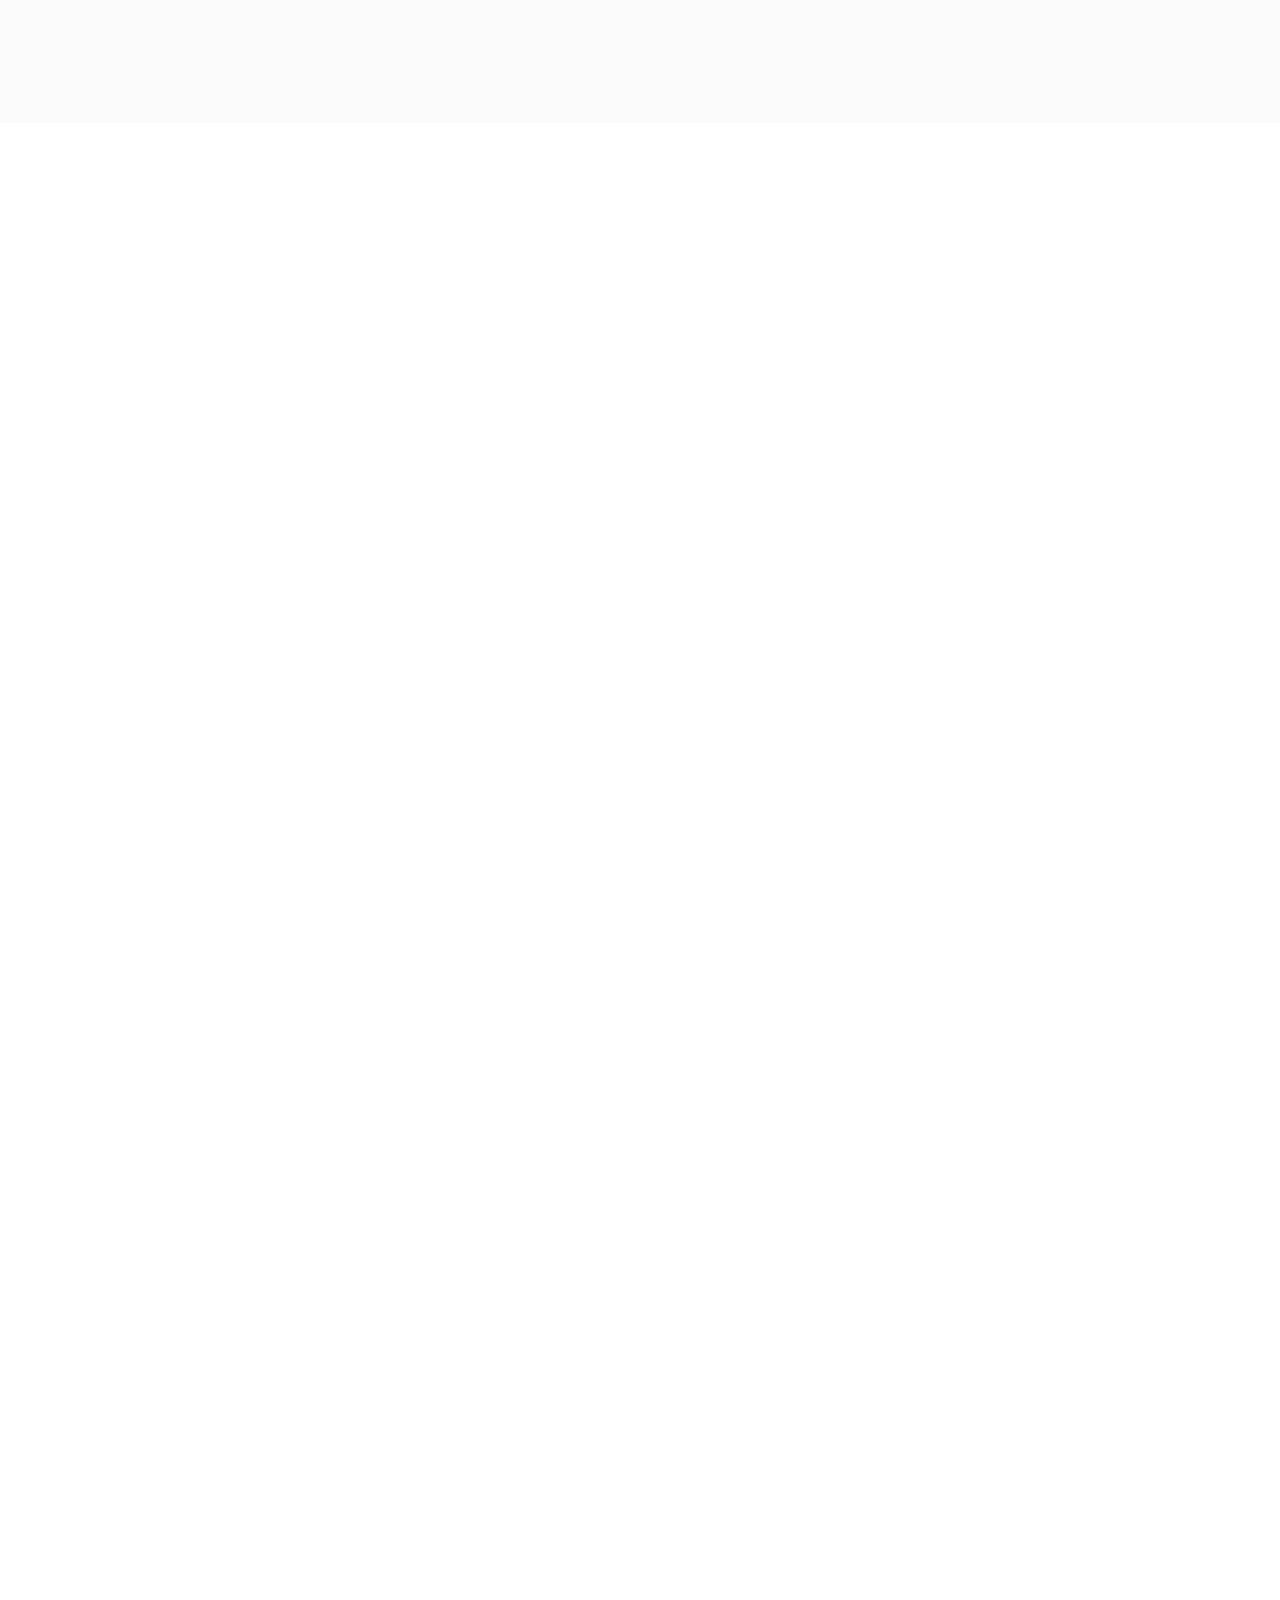
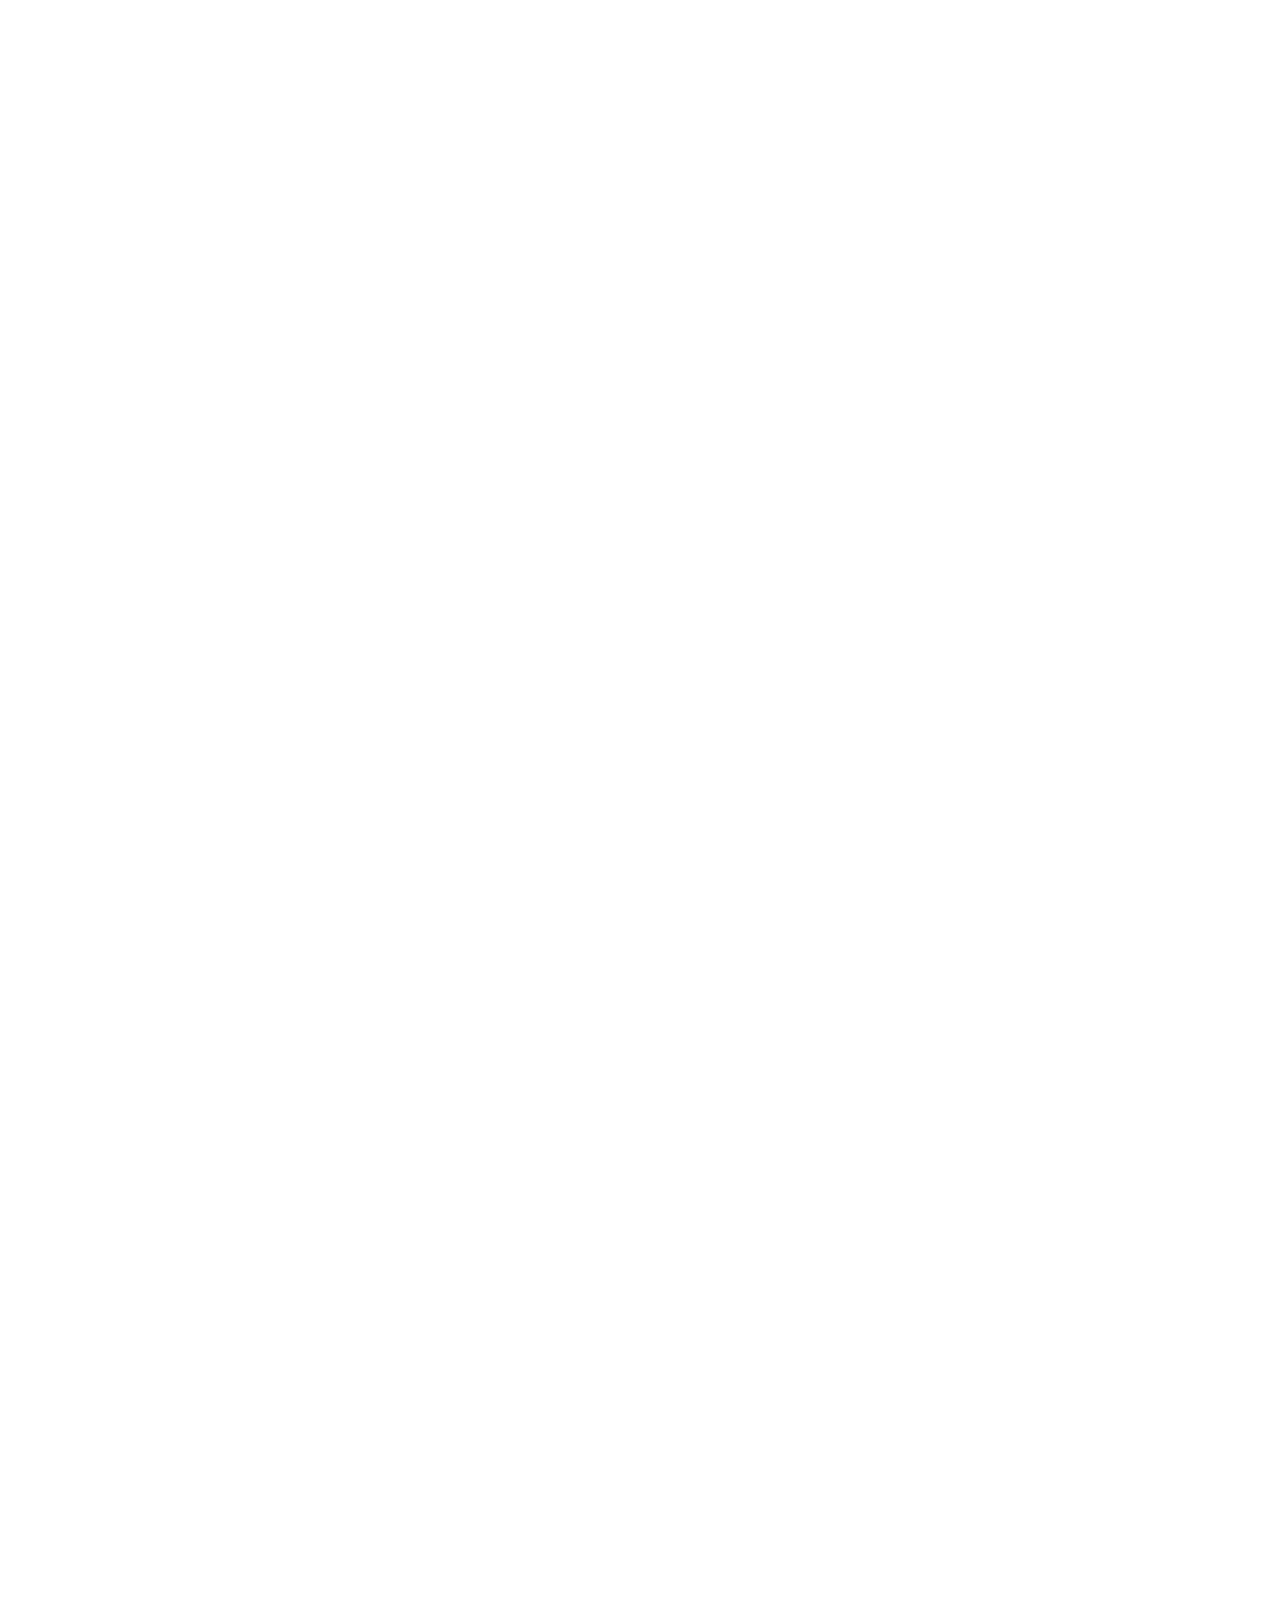
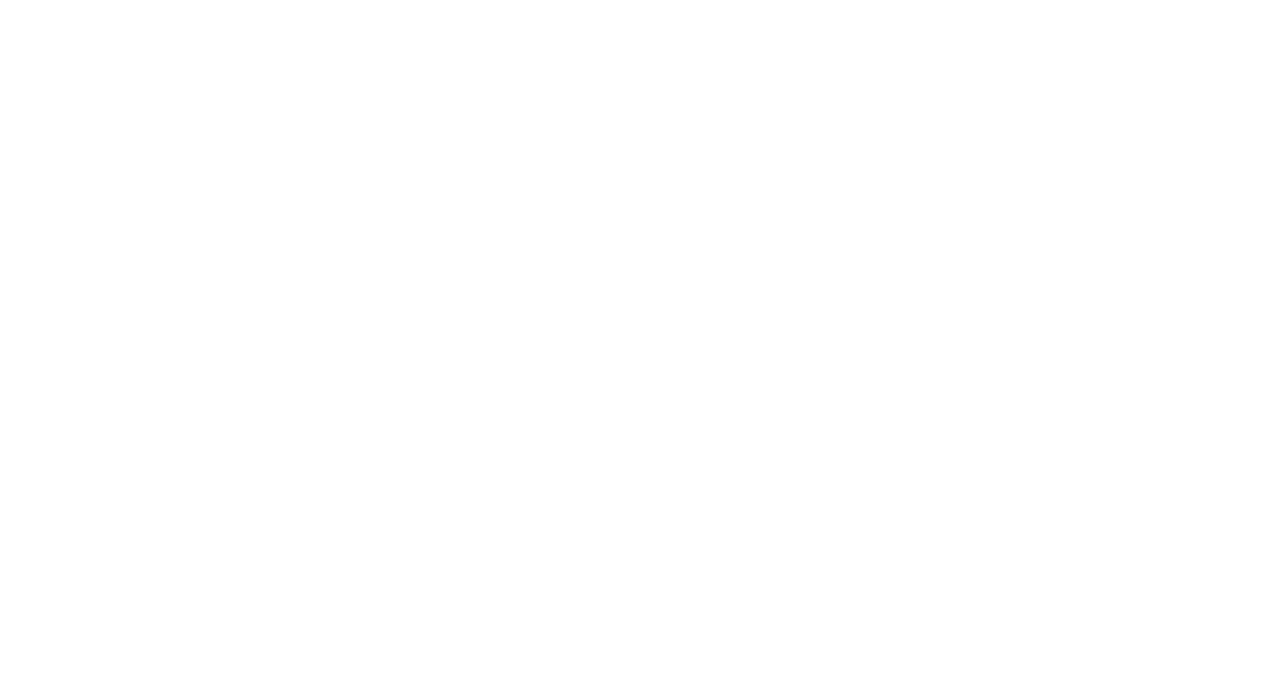
==== commit c2d33a5e: "Add files via upload" ====
--- a/web/index.html
+++ b/web/index.html
@@ -2,7 +2,7 @@
 <html lang="en">
 <head>
     <meta charset="UTF-8">
-    <title>bitmen</title>
+    <title>BITMEN</title>
     <meta name="renderer" content="webkit">
     <meta http-equiv="X-UA-Compatible" content="IE=edge,chrome=1">
     <meta name="viewport" content="width=device-width, initial-scale=1, maximum-scale=1">
@@ -56,7 +56,7 @@
                 <div class="br-top-item">
                     <div class="line"></div>
                     <div class="bti-text">交易所</div>
-                    <div class="bti-num">19+</div>
+                    <div class="bti-num">100+</div>
                 </div>
 
             </div>
@@ -64,7 +64,7 @@
                 <p>BitMen自动化做市系统，专注于虚拟币交易做市， 一站式为您提供自动化做市服务。帮您解决交易深度不足、多交易所行情不一致、K线杂乱无章等诸多问题， BitMen多种强大辅助功能，一键即可为您解决烦恼！ 做市小白轻松上手，省人省钱更有效 ！</p>
             </div>
             <div class="br-btm">
-                <a href="javascript:;" id="linkUs">联系我们</a>
+                <a href="javascript:;" class="linkUs">联系我们</a>
             </div>
 
         </div>
@@ -260,7 +260,7 @@
                 基于K线方案，实现7*24不间断做市，让市场具有良好的流动性，优良的盘口活跃度和买卖深度，并利用规避、预警、防套利等多种逻辑降低做市成本。
             </div>
             <div class="show-btn">
-                <a href="javascript:;">联系我们</a>
+                <a href="javascript:;" class="linkUs">联系我们</a>
             </div>
         </div>
     </div>
@@ -276,7 +276,7 @@
                 提供流动性，复制各大交易所或目标币对的买卖深度和K线走势，为用户构建真实的交易环境，并利用智能机器人的策略降低做市成本。
             </div>
             <div class="show-btn">
-                <a href="javascript:;">联系我们</a>
+                <a href="javascript:;" class="linkUs">联系我们</a>
             </div>
         </div>
         <div class="product-left showtwo">
@@ -350,11 +350,11 @@
                 <div class="f-r-left">
                     <div class="f-r-left-item">
                         <img src="./images/home_phone_icon.png" alt="" class="footer-icon">
-                        <p>手机: 138-0000-0000 梁经理</p>
+                        <p>手机: 186-0608-7211 梁经理</p>
                     </div>
                     <div class="f-r-left-item">
                         <img src="./images/home_emai_icon.png" alt="" class="footer-icon">
-                        <p>邮箱: lb@bitmen.com 梁经理</p>
+                        <p>邮箱: lb@bit.men</p>
                     </div>
                     <div class="f-r-left-item">
                         <img src="./images/home_address_icon.png" alt="" class="footer-icon">
@@ -390,7 +390,7 @@
                 scrollTop: $('#'+navIndex).offset().top - 63}, {duration: 1000,easing: "swing"
             });
         });
-        $("#linkUs").on("click",function(){
+        $(".linkUs").on("click",function(){
             $("html, body").animate({
                 scrollTop: $('#footer').offset().top - 63}, {duration: 1000,easing: "swing"
             });
--- a/web/css/base.css
+++ b/web/css/base.css
@@ -18,7 +18,8 @@
 }
 /* 要注意表单元素并不继承父级 font 的问题 */
 body,button,input,select,textarea {
-    font:12px "Microsoft YaHei";
+    font-size:12px;
+    font-family: "Microsoft YaHei","Heiti SC",PingFang-SC-Medium,PingFang SC, Helvetica Neue, Arial, sans-serif;
     color:#000;
 }
 input,select,textarea {
--- a/web/css/index.css
+++ b/web/css/index.css
@@ -336,13 +336,13 @@
 }
 .frr-item p{
     font-size:16px;
-    line-height:28px;
-    margin-top:15px;
+    line-height:1.5;
+    margin-top:10px;
 }
 .features-right-row{
     display: flex;
     flex-direction: row;
-    margin-bottom: 20px;
+    margin-bottom: 30px;
     justify-content: space-between;
 }
 .frr-item{
